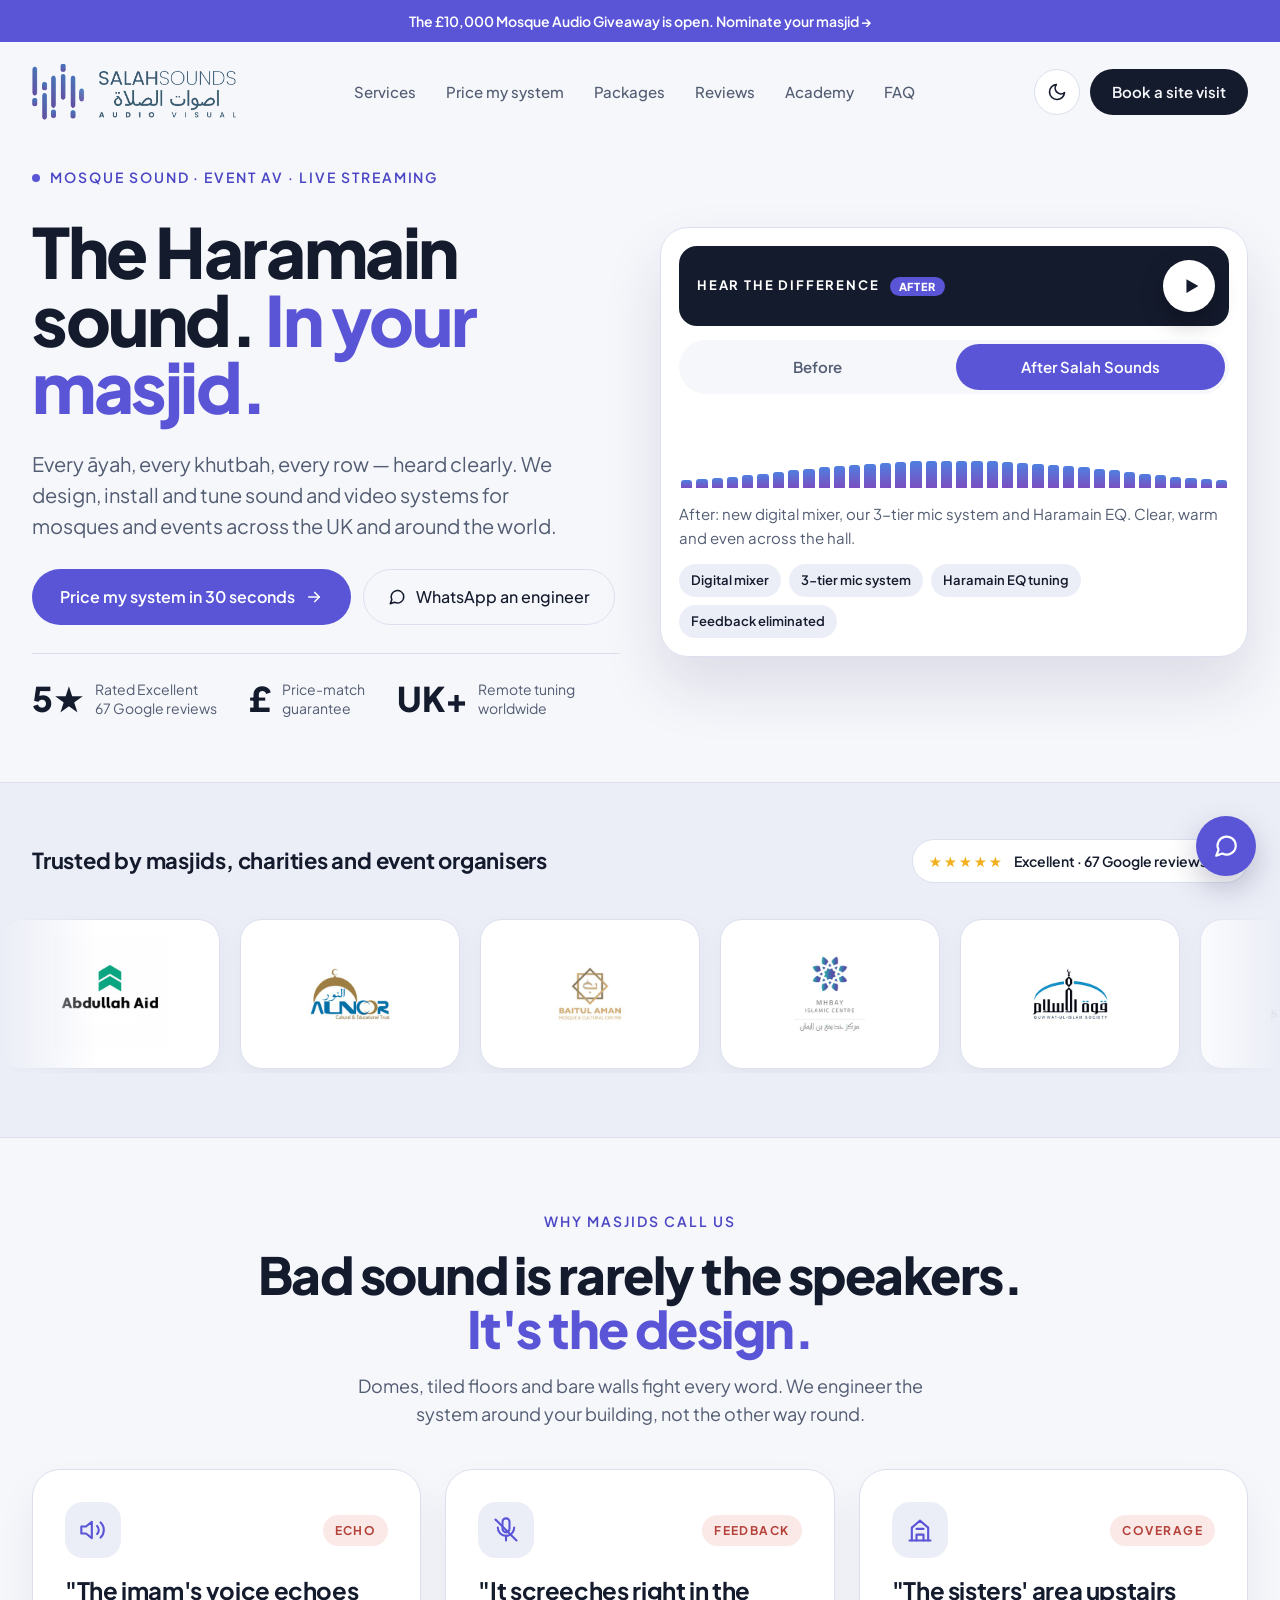
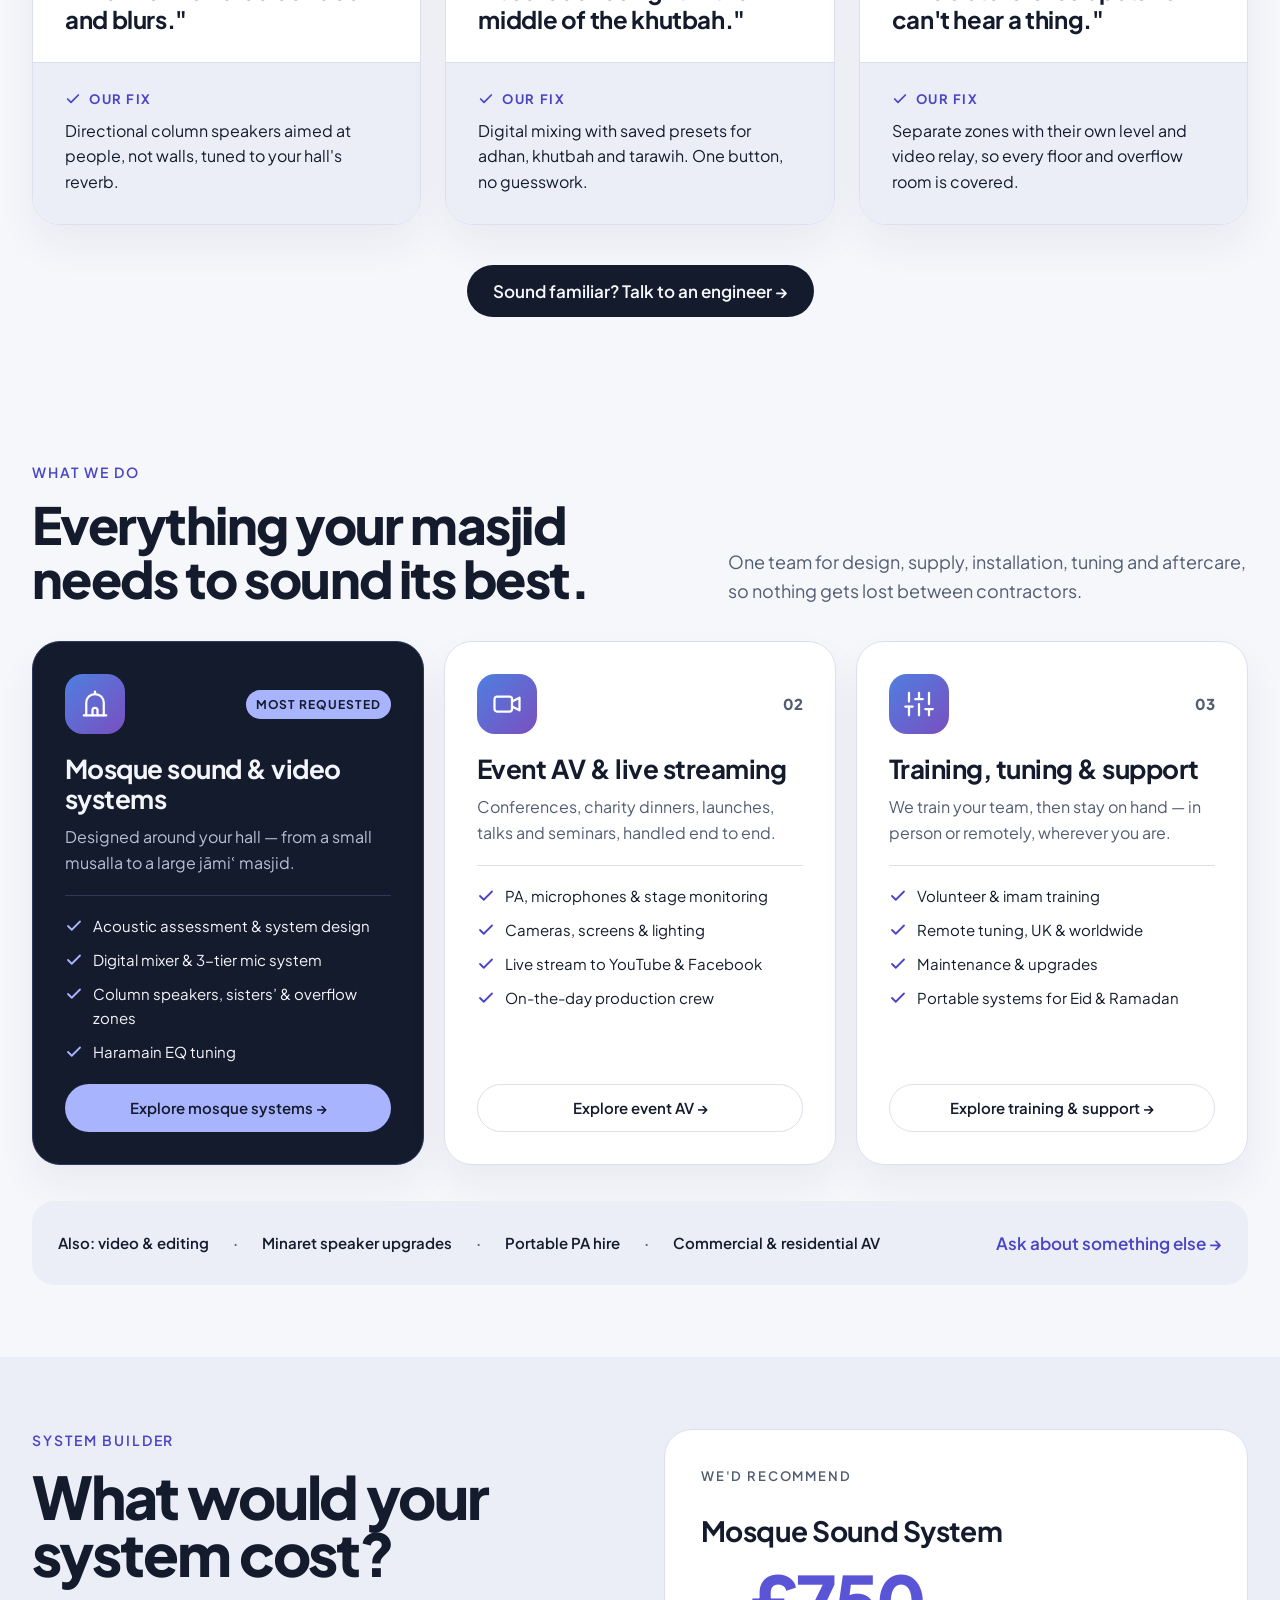
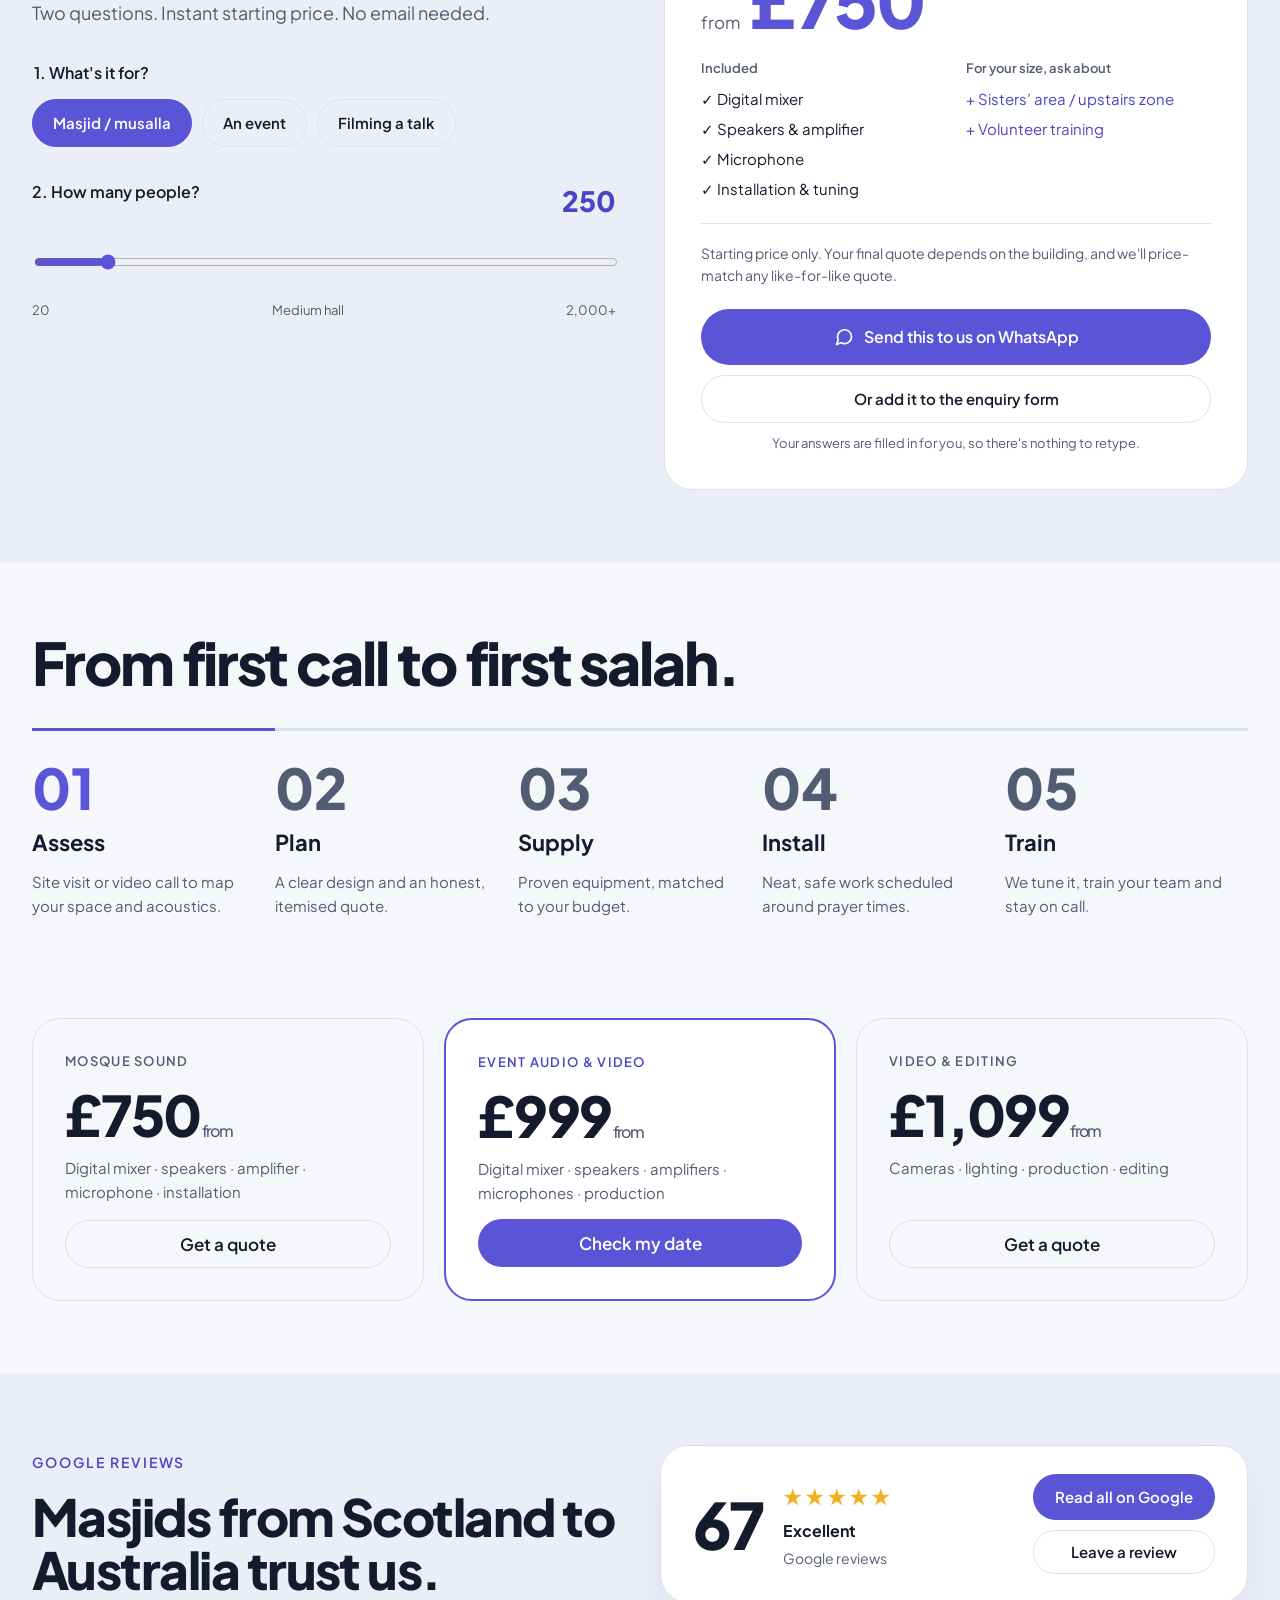
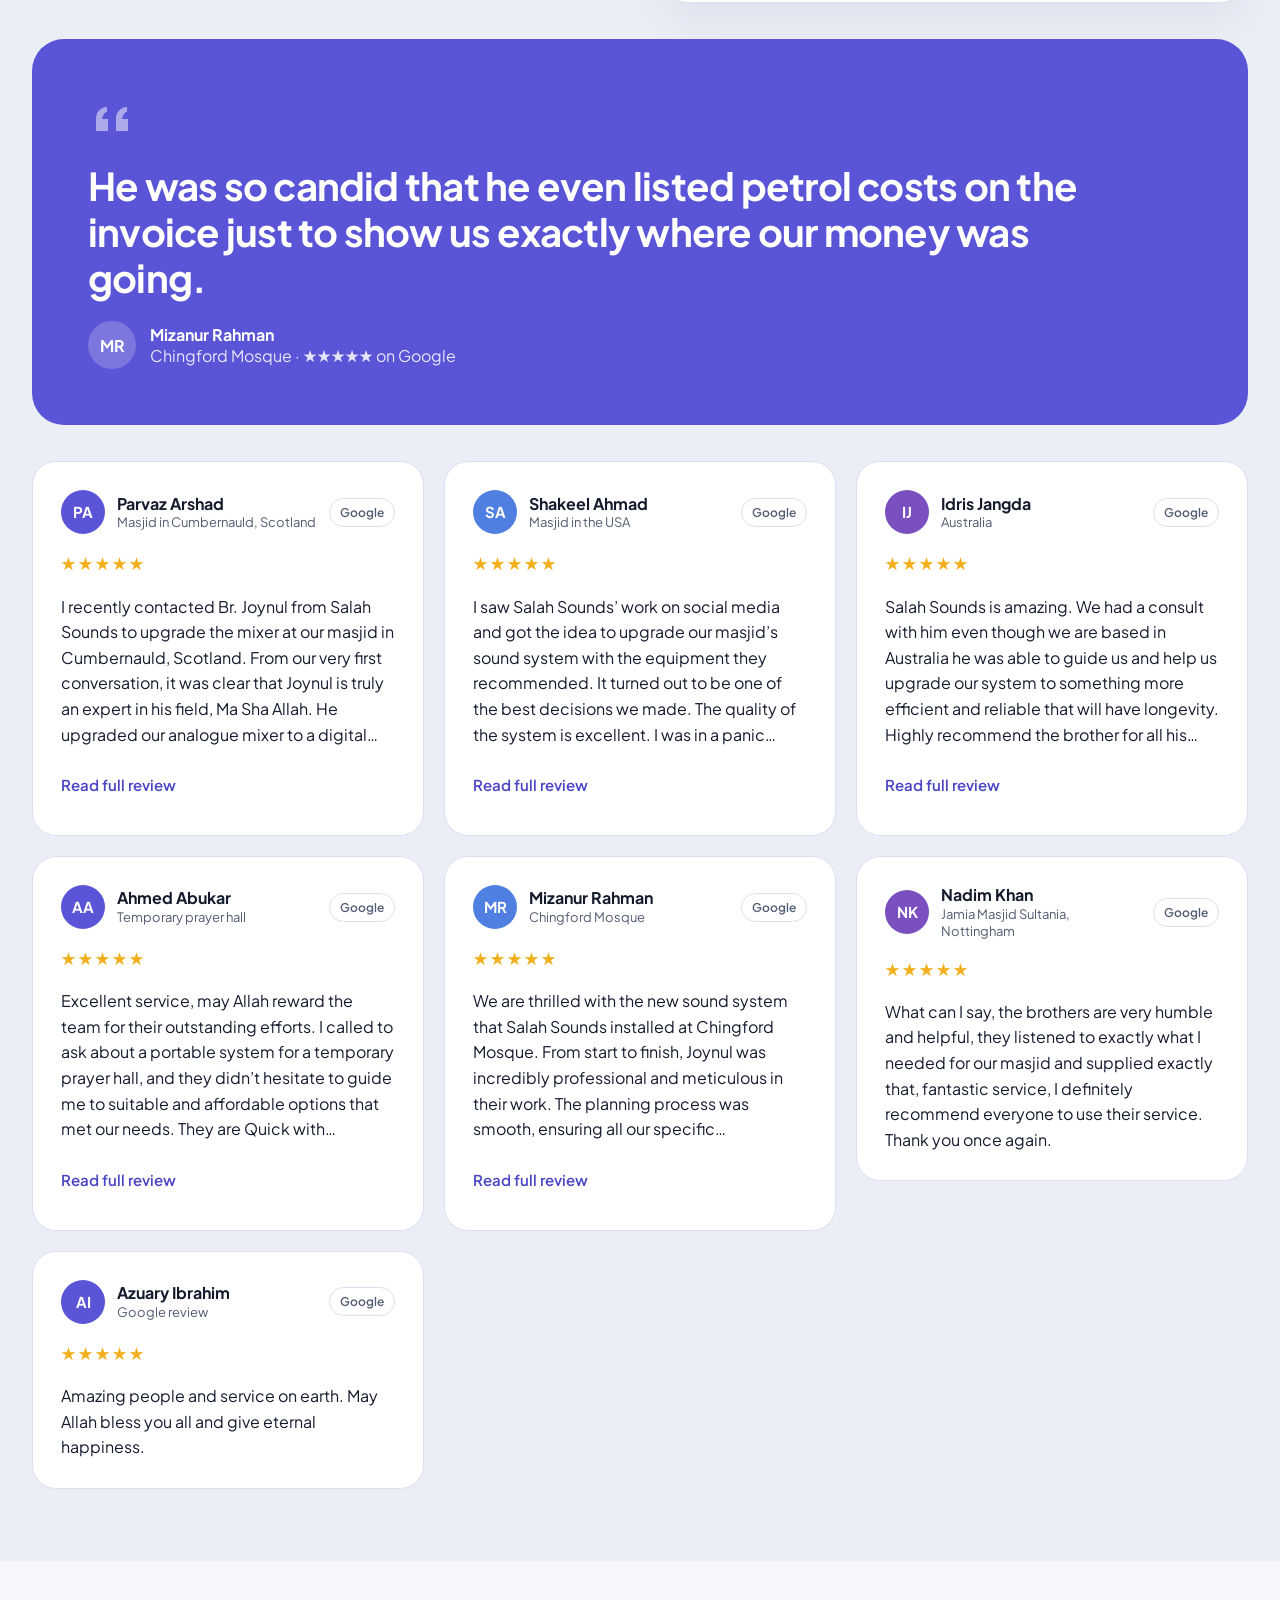
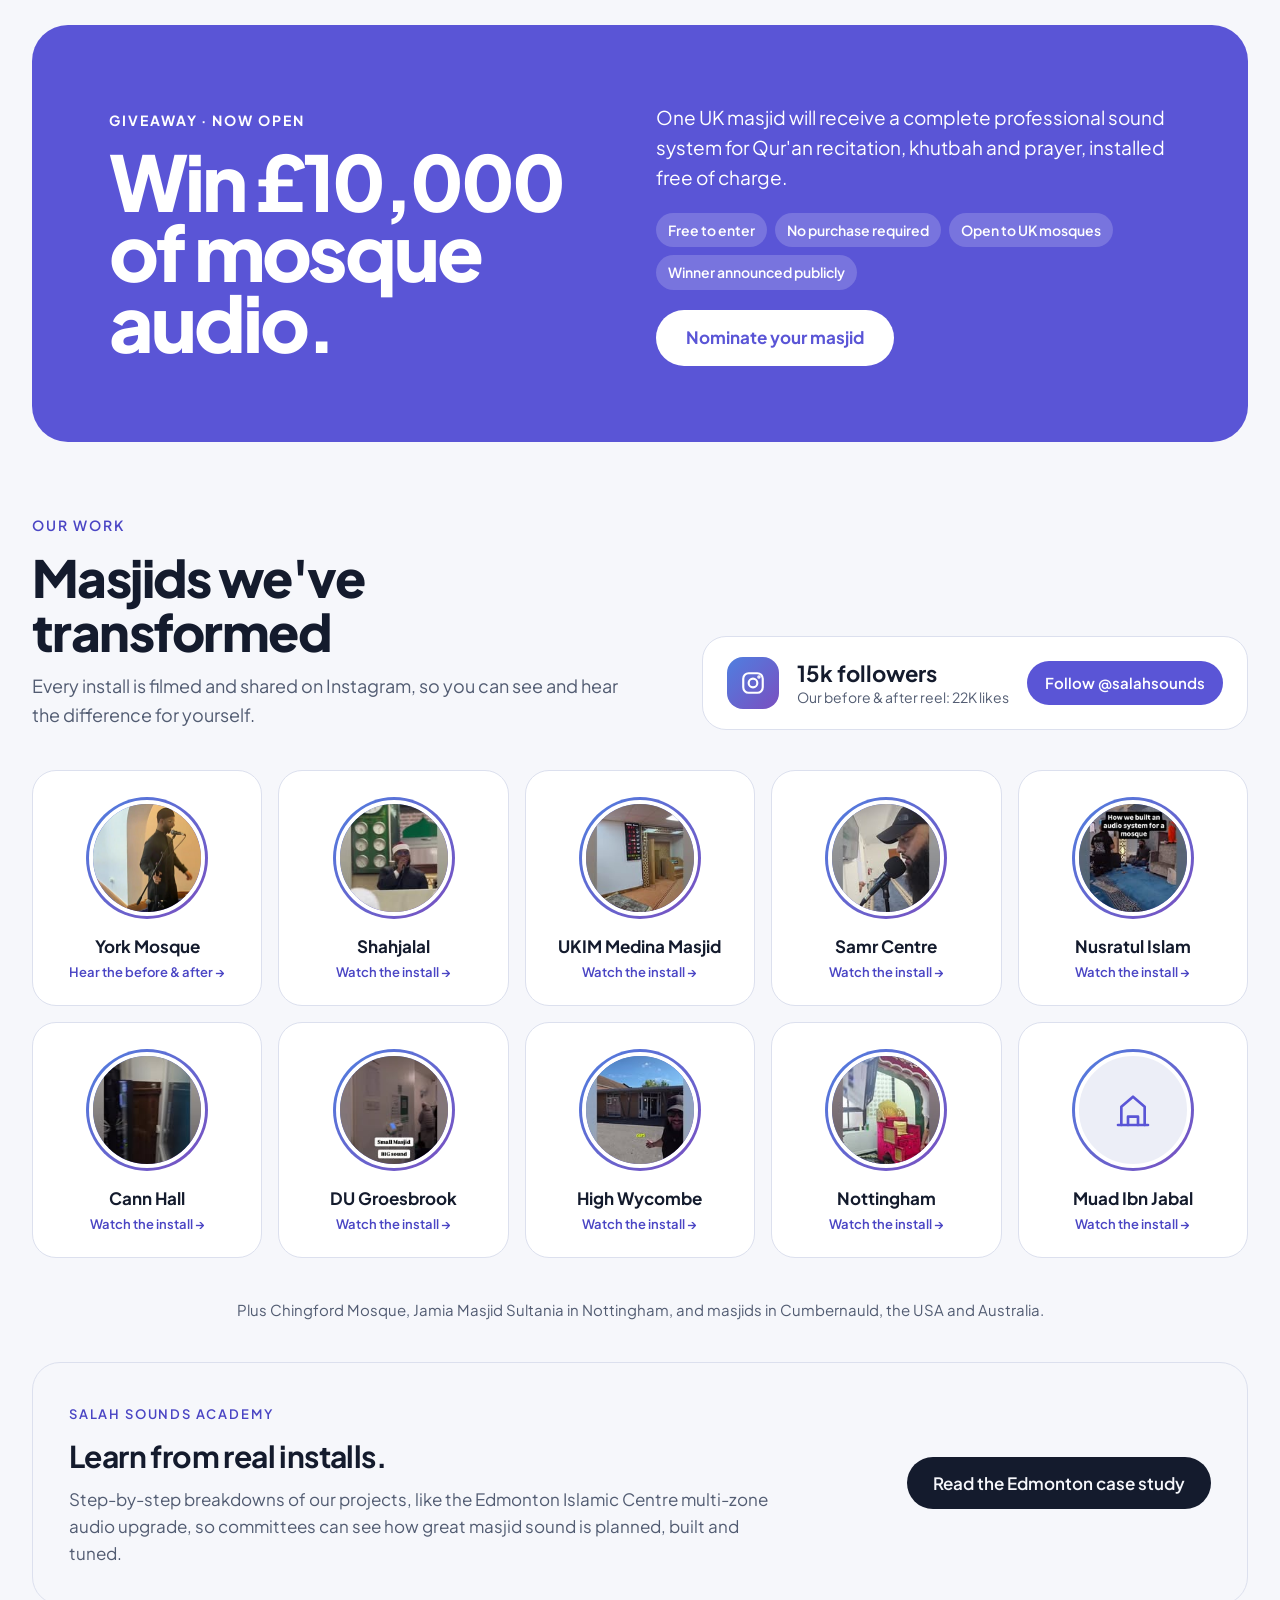
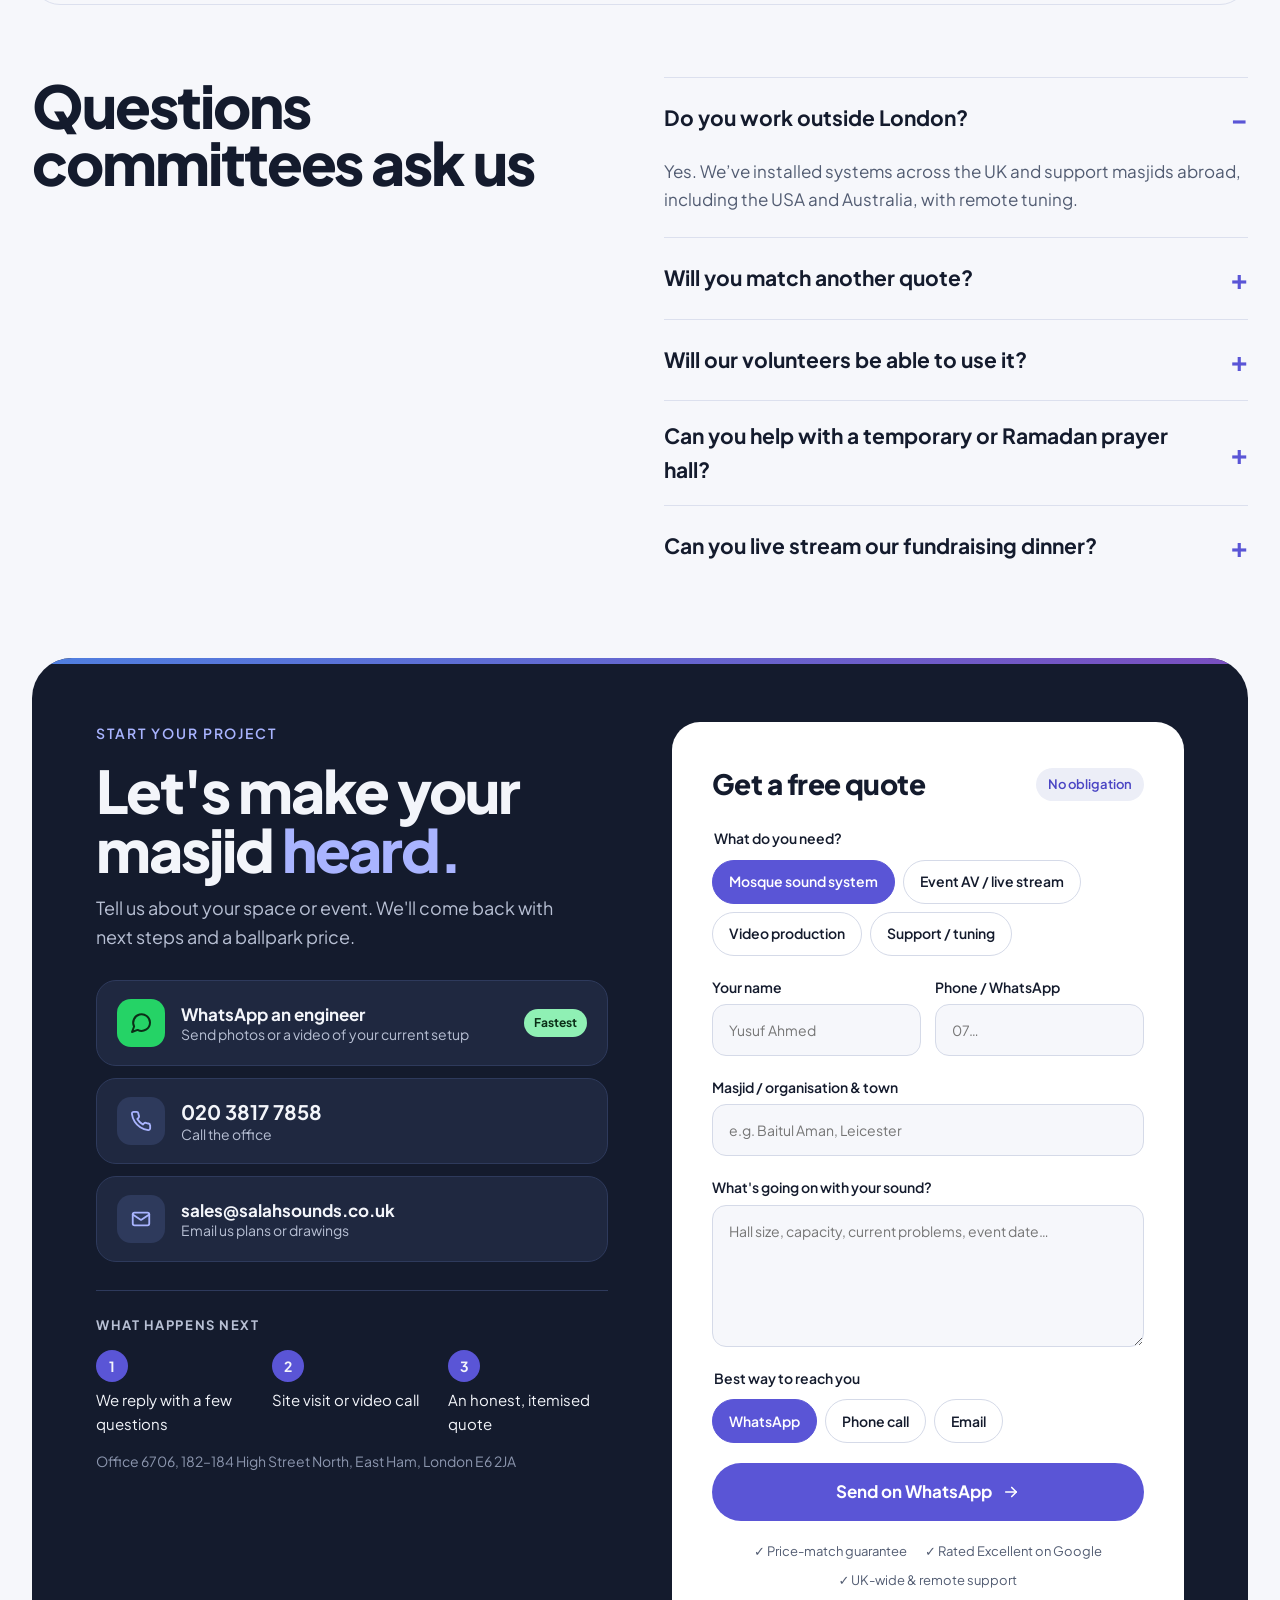
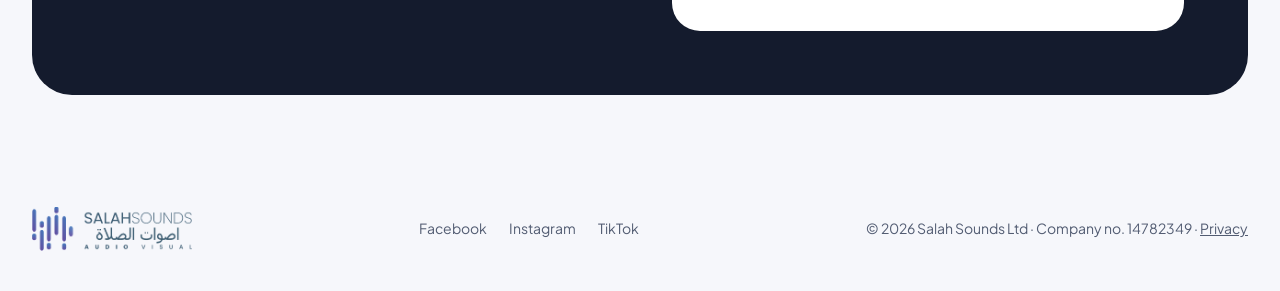
==== index.html @ 6247db8c "Version asset URLs so visitors always get the latest files Co-Authored-By: Claude Opus 5.5 <noreply@" ====
<!doctype html>
<html lang="en">
<head>
<meta charset="utf-8">
<meta name="viewport" content="width=device-width, initial-scale=1">
<title>Salah Sounds | Mosque Sound Systems, Event AV &amp; Live Streaming</title>
<meta name="description" content="Salah Sounds designs, installs and tunes Haramain-style sound systems for mosques across the UK and worldwide. Event AV, live streaming, training and remote support.">
<meta property="og:title" content="Salah Sounds | The Haramain sound. In your masjid.">
<meta property="og:description" content="Mosque sound systems, event AV and live streaming. Rated Excellent on Google.">
<meta property="og:image" content="img/salah-sounds-logo.png">
<link rel="icon" href="img/salah-sounds-logo.png">
<script>try{var d=localStorage.getItem('ss-theme');if(d?d==='dark':matchMedia('(prefers-color-scheme: dark)').matches){document.documentElement.style.background='#0B0F1E';document.documentElement.style.colorScheme='dark'}}catch(e){}</script>
<link rel="preconnect" href="https://fonts.googleapis.com">
<link href="https://fonts.googleapis.com/css2?family=Plus+Jakarta+Sans:wght@400;500;600;700;800&amp;family=Archivo:wght@400;500;600;800&amp;family=Outfit:wght@400;500;600;700;800&amp;family=Manrope:wght@400;500;600;700;800&amp;display=swap" rel="stylesheet">
<style>
body{margin:0}
*{box-sizing:border-box}
a{color:inherit}a:hover{opacity:.85}
.bar{transform-origin:bottom;animation-name:eq;animation-iteration-count:infinite;animation-direction:alternate;animation-timing-function:ease-in-out}
@keyframes eq{from{transform:scaleY(.3)}to{transform:scaleY(1)}}
.marq{display:flex;gap:64px;width:max-content;animation:marq 36s linear infinite}
@keyframes marq{to{transform:translateX(-50%)}}
.pulse{animation:pulse 2s ease-in-out infinite}
@keyframes pulse{0%,100%{opacity:1}50%{opacity:.35}}
input[type=range]{accent-color:#5A55D6}

@keyframes fadeUp{from{opacity:0;translate:0 24px}to{opacity:1;translate:0 0}}
@keyframes rise{from{opacity:0;translate:0 36px;scale:.98}to{opacity:1;translate:0 0;scale:1}}
@keyframes ring{0%{box-shadow:0 0 0 0 rgba(169,180,255,.7)}100%{box-shadow:0 0 0 16px rgba(169,180,255,0)}}
@keyframes slide{to{background-position:200% 0}}
.in1,.in2,.in3,.in4,.in5{animation:fadeUp .9s cubic-bezier(.2,.7,.2,1) both}

@keyframes logoIn{0%{opacity:0;scale:.86;filter:blur(8px)}60%{opacity:1;scale:1.02;filter:blur(0)}100%{opacity:1;scale:1}}
@keyframes splashOut{0%{opacity:1;translate:0 0}100%{opacity:0;translate:0 -40px;visibility:hidden}}
@keyframes load{from{transform:scaleX(0)}to{transform:scaleX(1)}}
@keyframes wave{0%,100%{transform:scaleY(.25)}50%{transform:scaleY(1)}}
.splash{position:fixed;inset:0;z-index:100;display:flex;flex-direction:column;align-items:center;justify-content:center;gap:28px;animation:splashOut .8s cubic-bezier(.7,0,.3,1) 2.1s forwards;pointer-events:none}
.splash img{width:min(340px,70vw);height:auto;animation:logoIn 1.1s cubic-bezier(.2,.7,.2,1) both}
.splash .wv{display:flex;align-items:center;gap:5px;height:34px}
.splash .wv span{width:4px;height:34px;border-radius:3px;background:linear-gradient(180deg,#4F7FE0,#7A4FC0);animation:wave 1s ease-in-out infinite;transform-origin:center}
.splash .ld{width:160px;height:3px;border-radius:3px;background:#DCE0EE;overflow:hidden}
.splash .ld i{display:block;height:100%;background:linear-gradient(90deg,#4F7FE0,#7A4FC0);transform-origin:left;animation:load 1.9s ease-out .2s both}
.in1{animation-delay:2.4s}.in2{animation-delay:2.52s}.in3{animation-delay:2.64s}.in4{animation-delay:2.76s}.in5{animation-delay:2.9s}

@supports (animation-timeline: view()){
section h2,article,figure,ol>li,#work a,#estimate form,#estimate>div>div,.rv{animation:rise linear both;animation-timeline:view();animation-range:entry 0% cover 25%}
}
article,figure,#work a{transition:transform .35s cubic-bezier(.2,.7,.2,1),box-shadow .35s}
article:hover,figure:hover,#work a:hover{transform:translateY(-6px);box-shadow:0 28px 56px rgba(30,35,80,.14)}
a[style*="border-radius: 999px"],button{transition:transform .2s ease,filter .2s ease,background-color .2s}
a[style*="border-radius: 999px"]:hover,button:hover{transform:translateY(-2px);filter:brightness(1.06)}
.playbtn{animation:ring 1.8s ease-out infinite}
.stripe{background-size:200% 100%!important;animation:slide 6s linear infinite}
#work a img{transition:transform .5s}
#work a:hover img{transform:scale(1.06) rotate(-2deg)}
@media (prefers-reduced-motion: reduce){.splash{display:none!important}.bar,.marq,.pulse,.playbtn,.stripe,.in1,.in2,.in3,.in4,.in5,section h2,article,figure,ol>li,#work a,.rv{animation:none!important;transition:none!important}}
</style>
</head>
<body>
<div id="app"></div>
<noscript>Please enable JavaScript to view this site, or call us on 020 3817 7858.</noscript>
<script type="module" src="js/app.js?v=1794506577"></script>
</body>
</html>
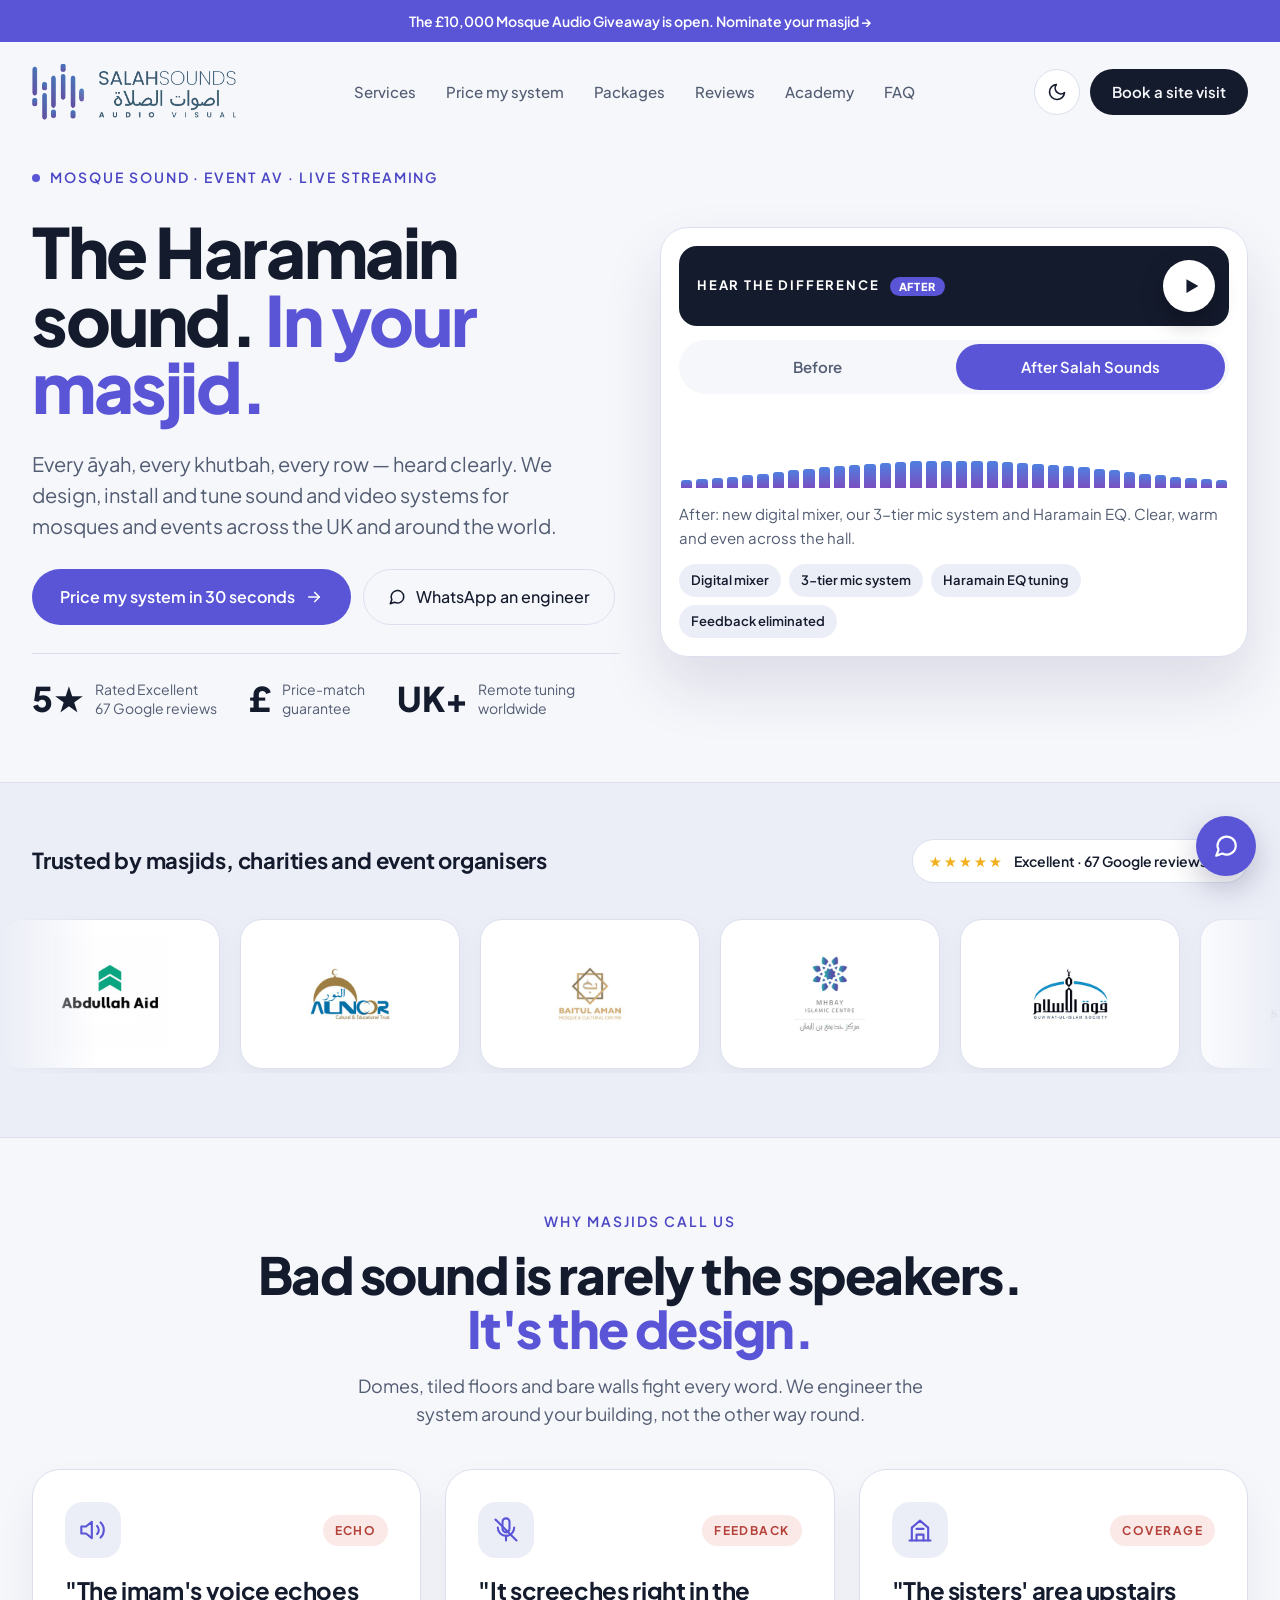
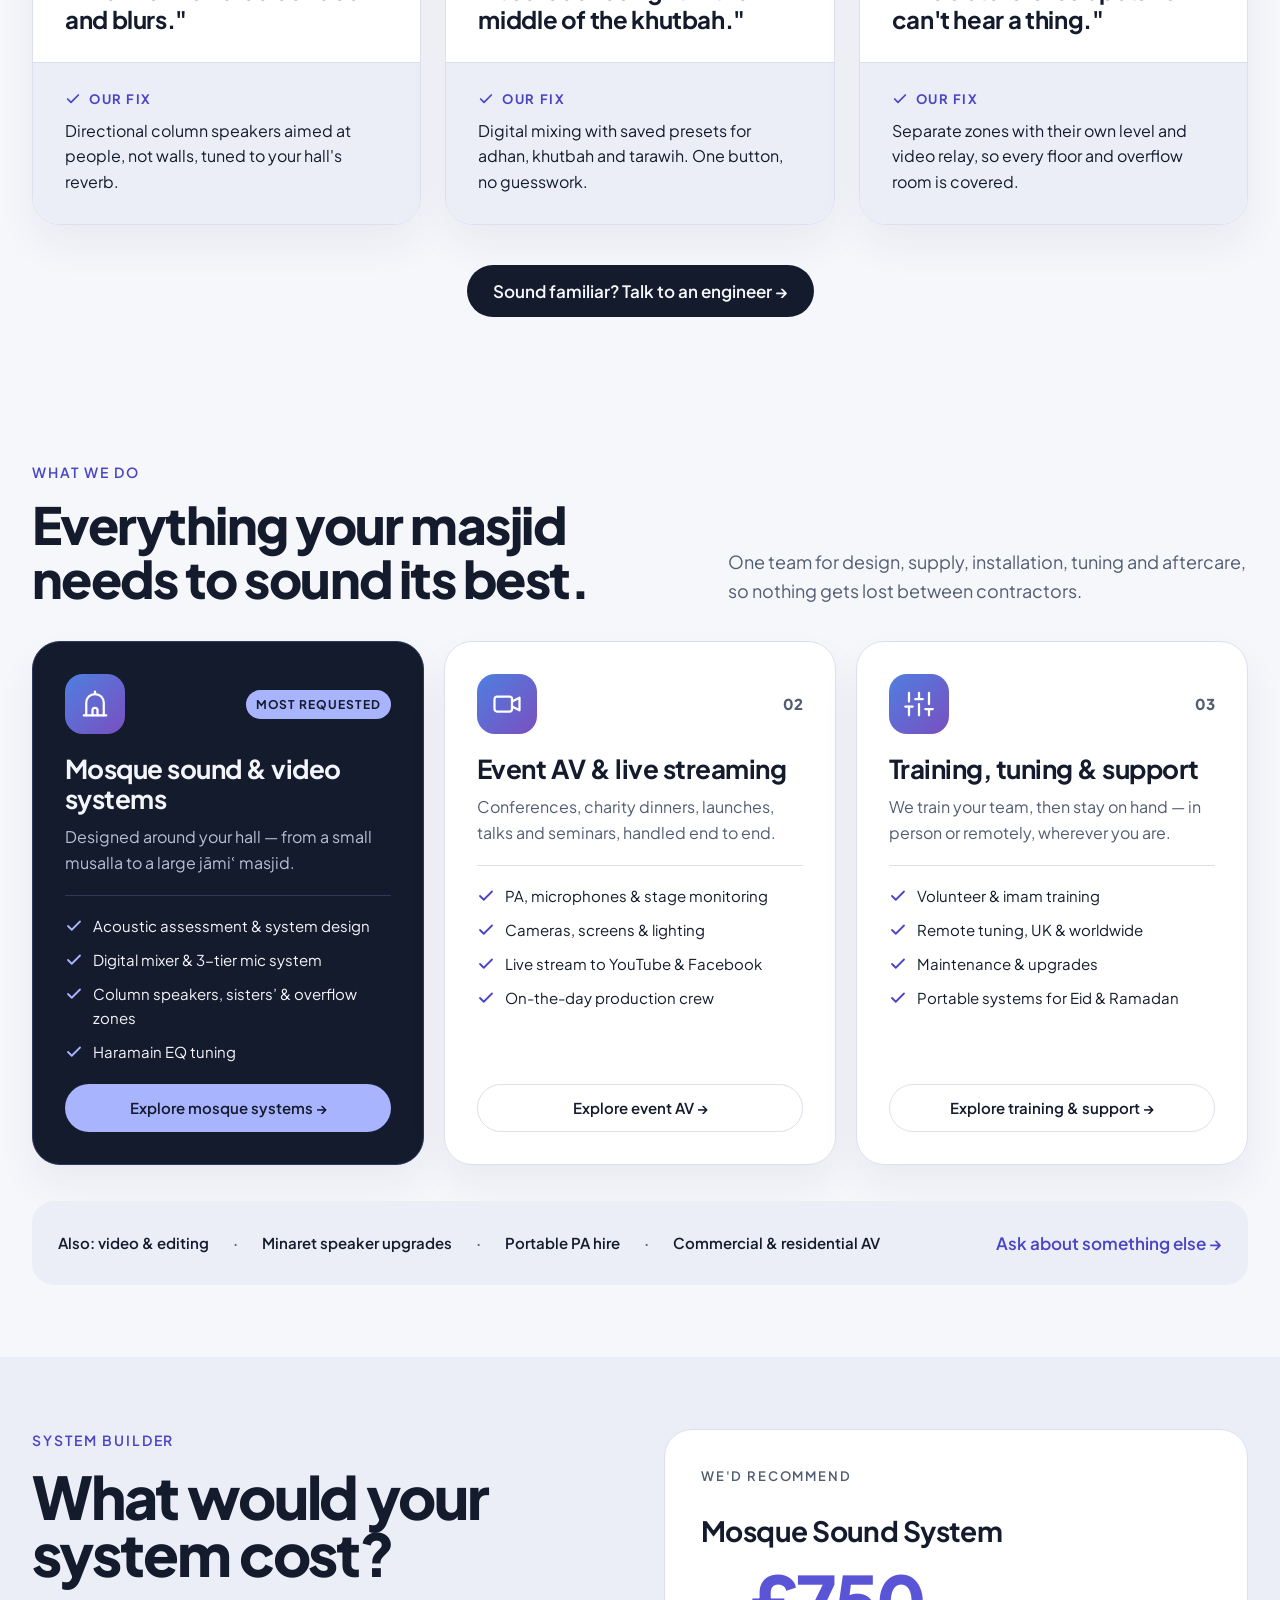
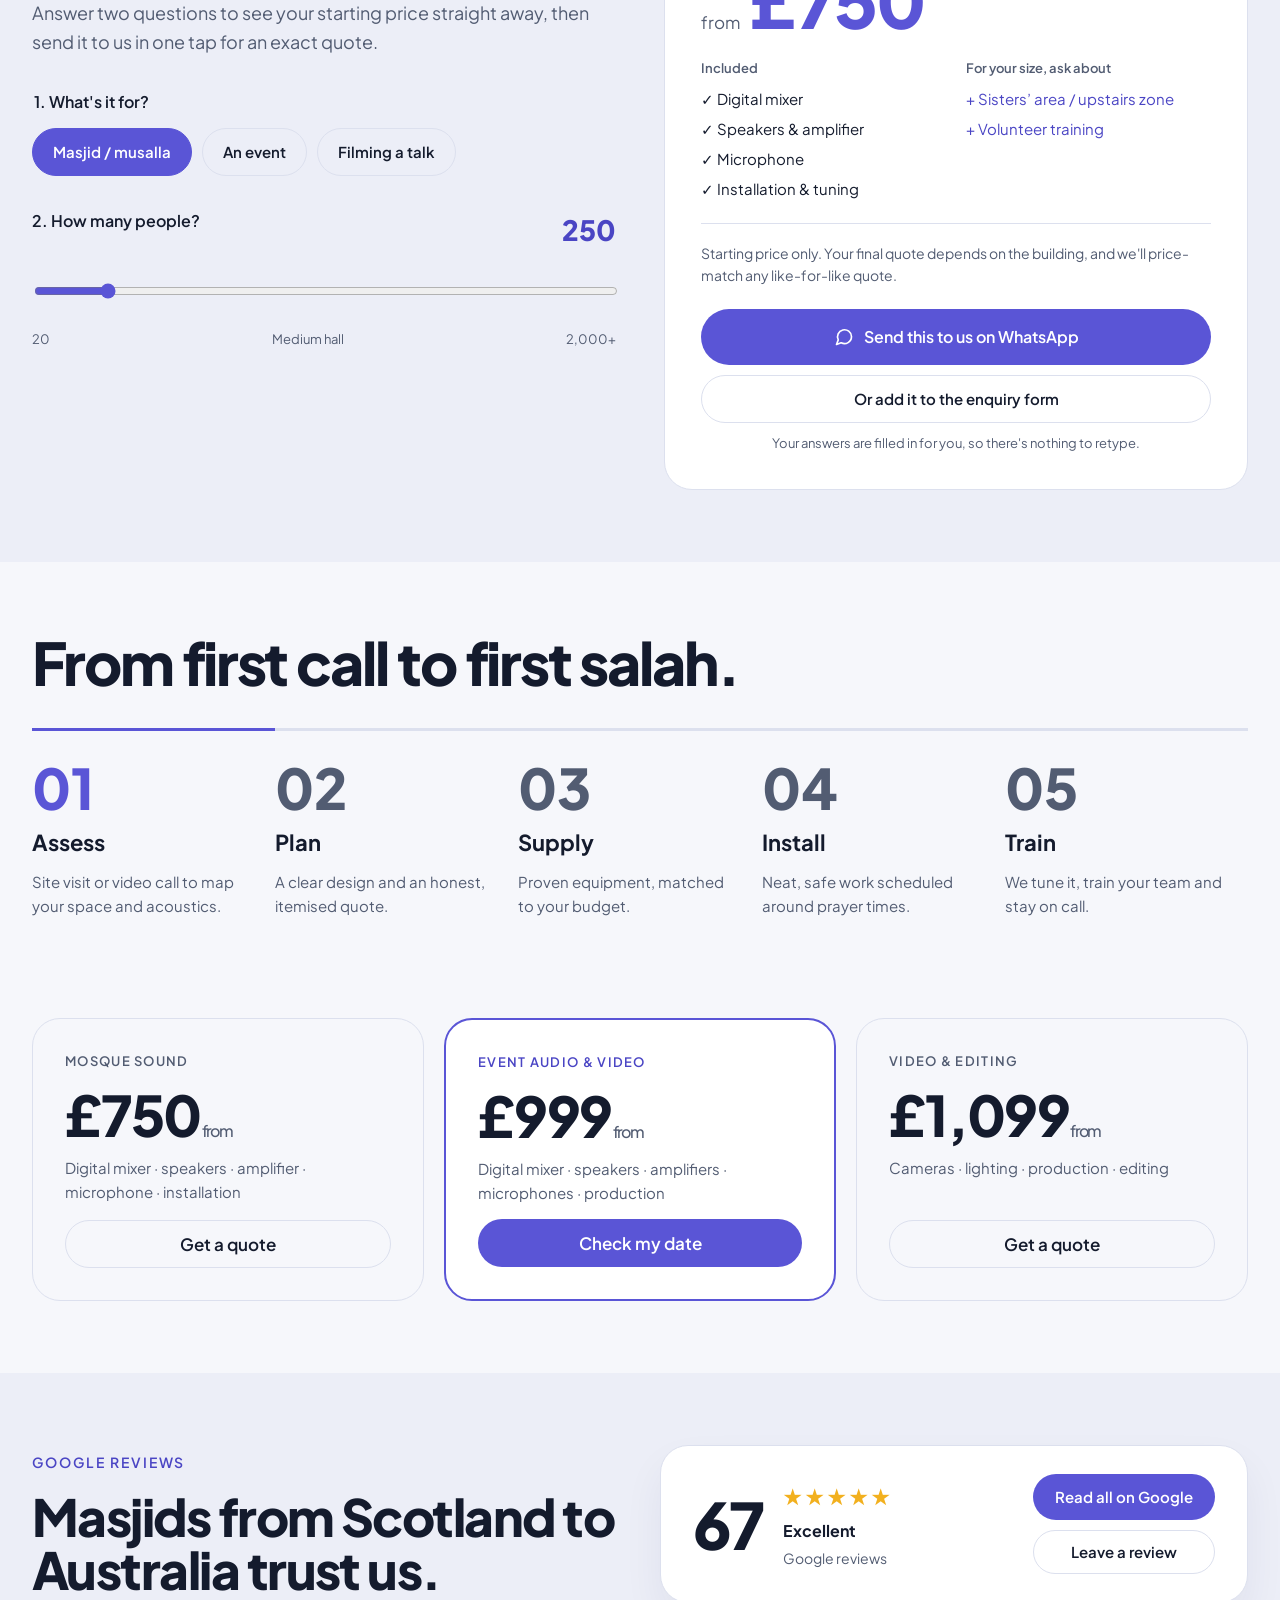
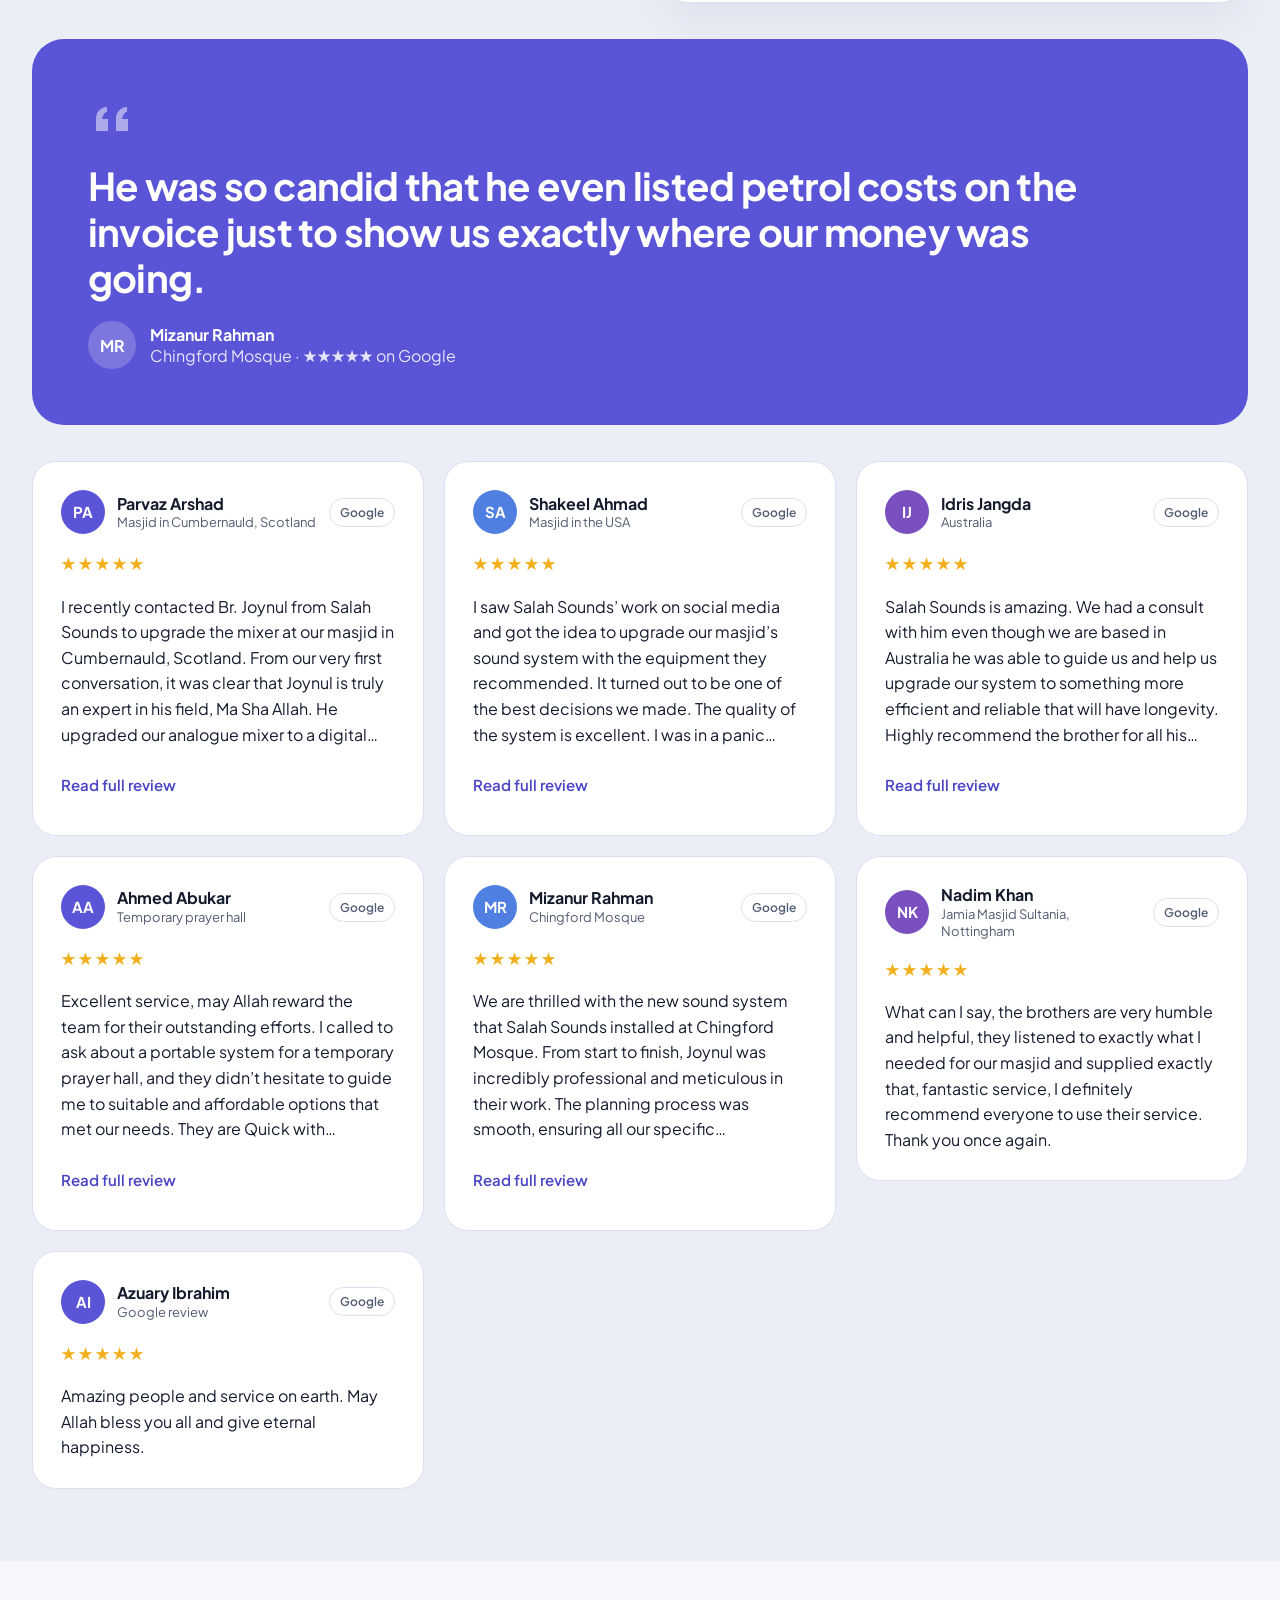
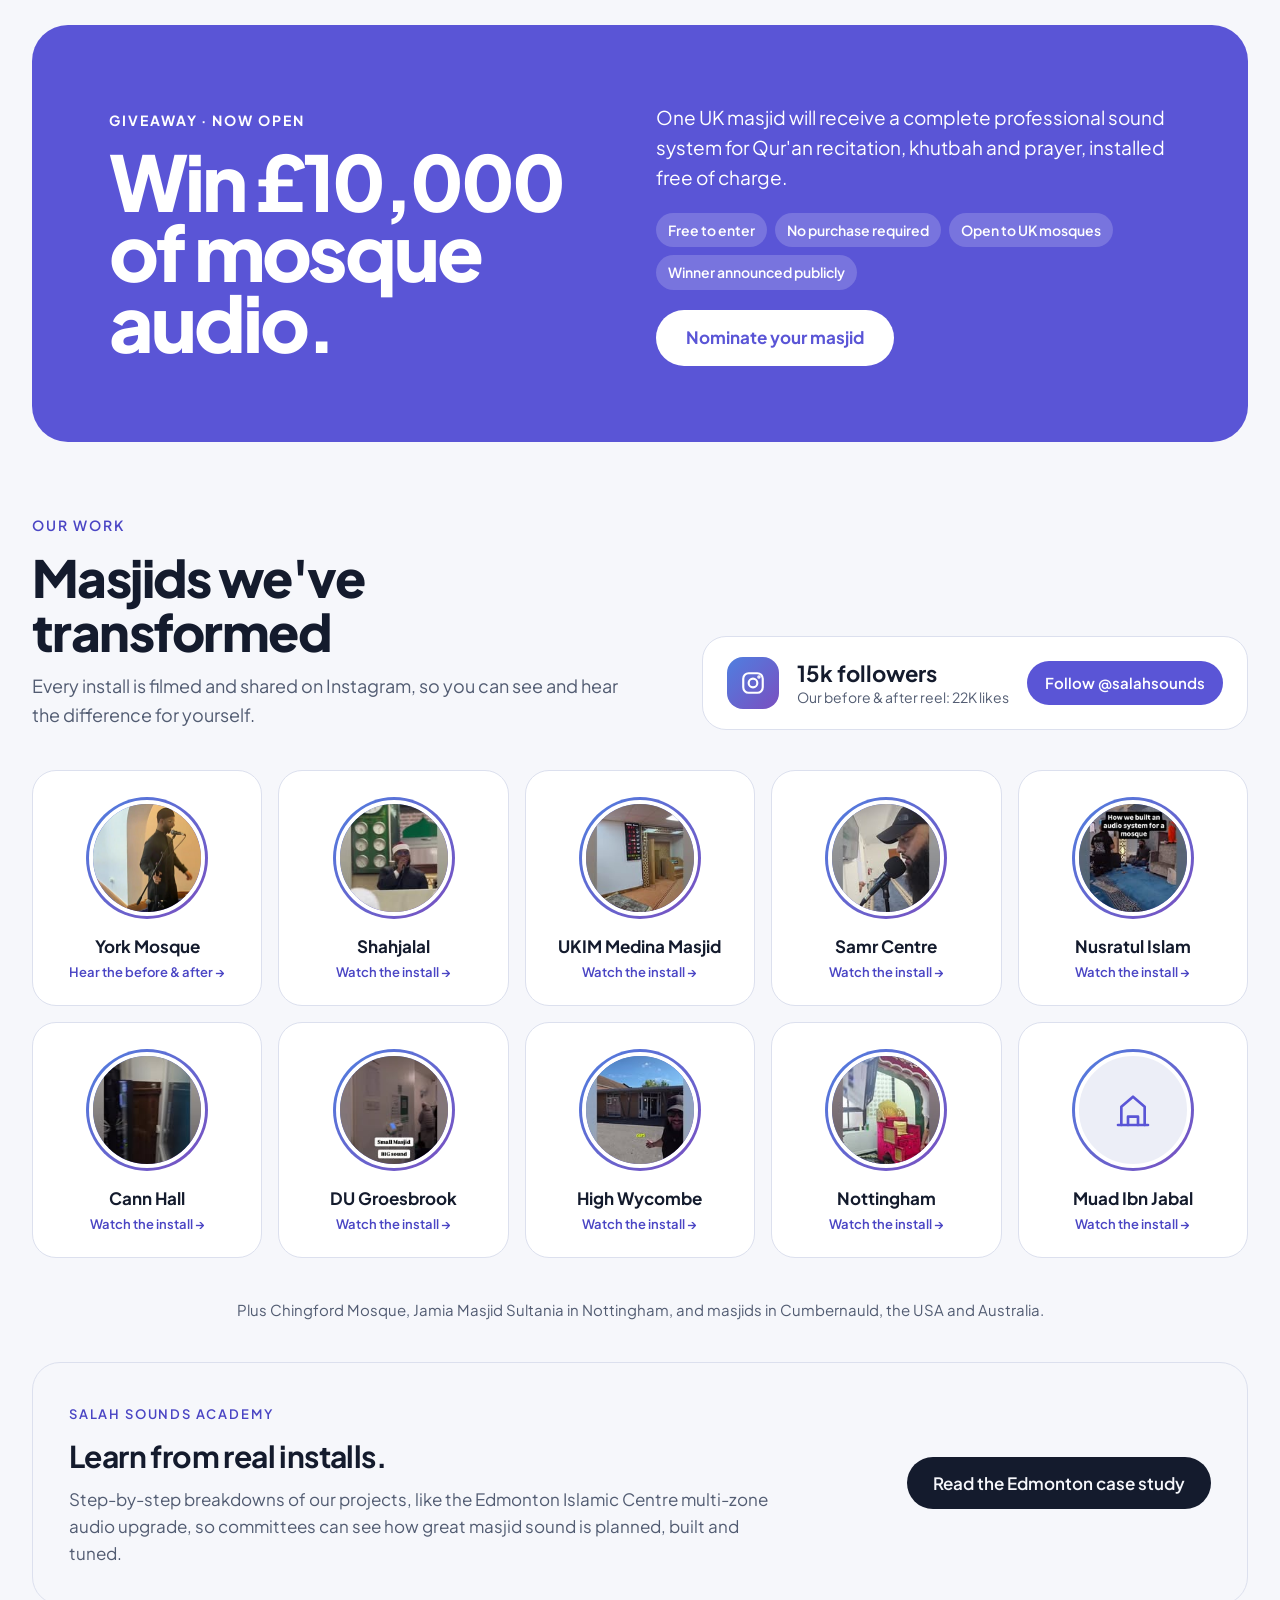
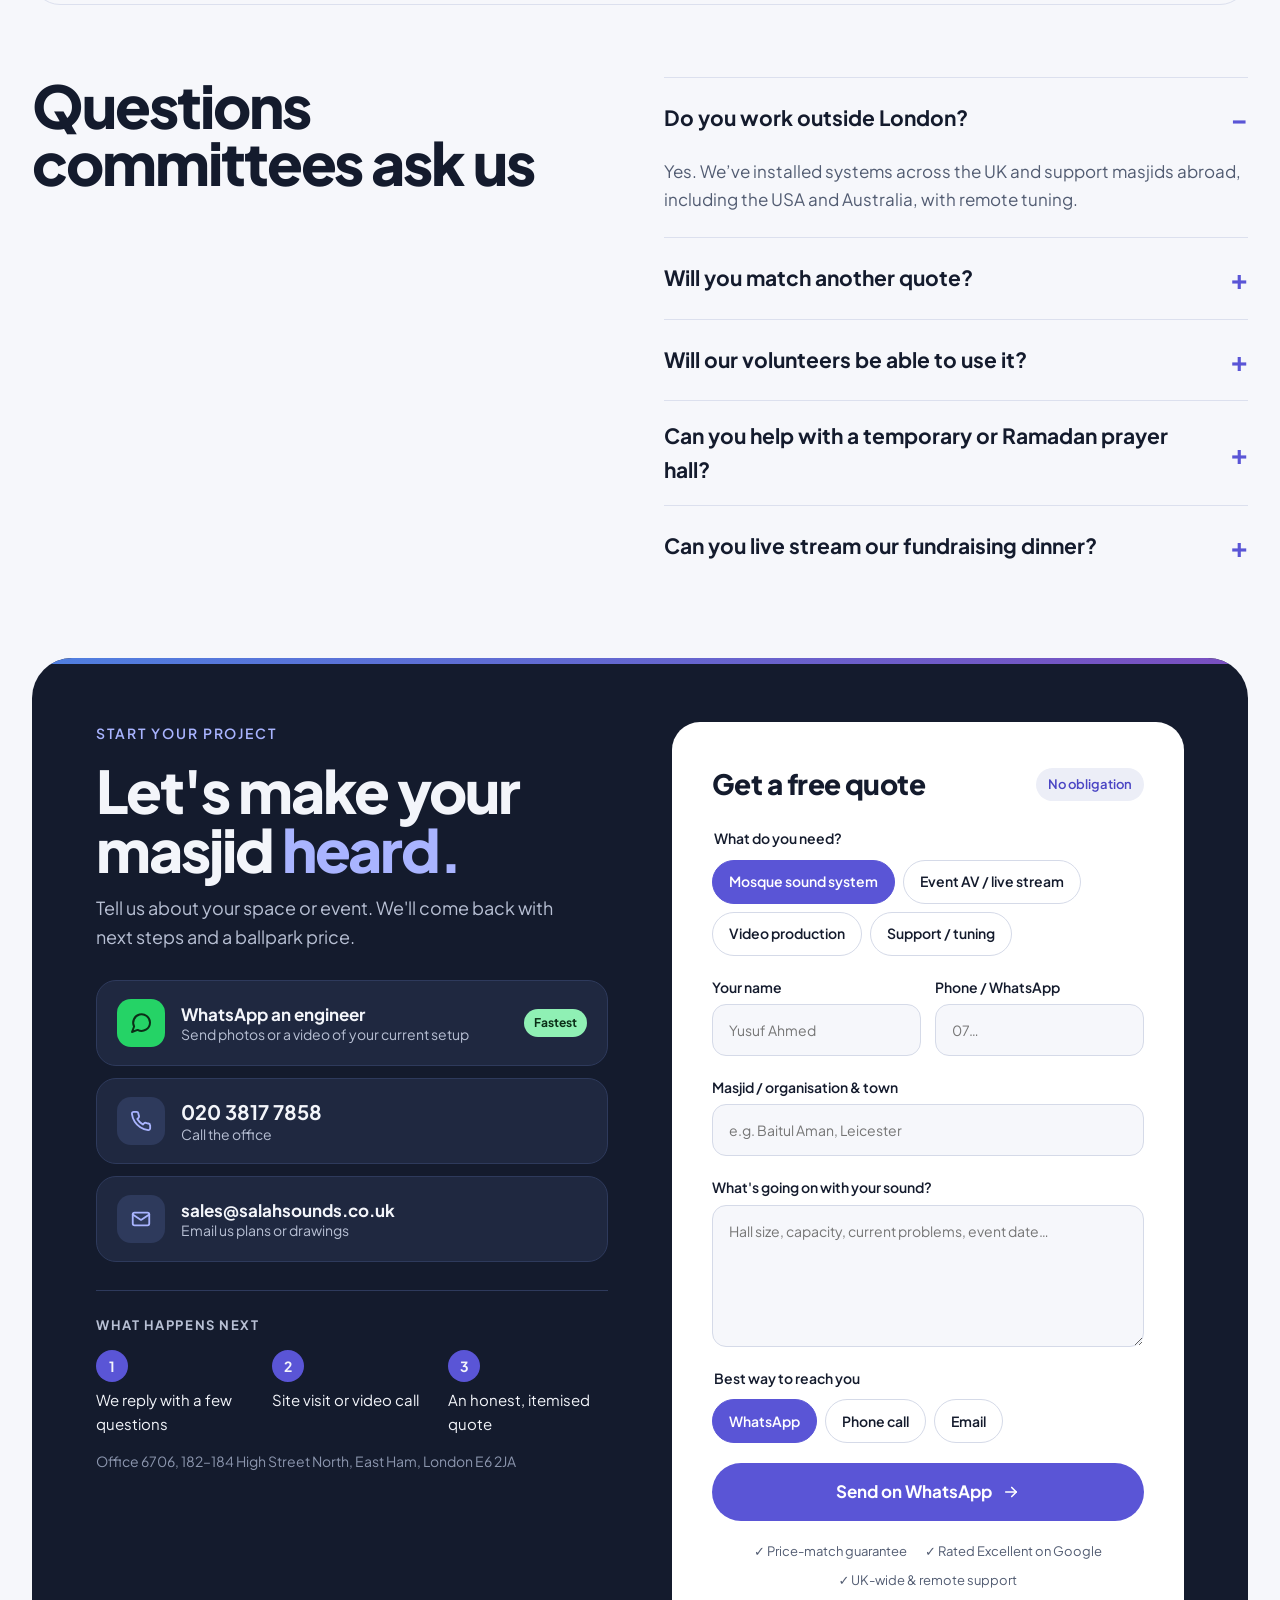
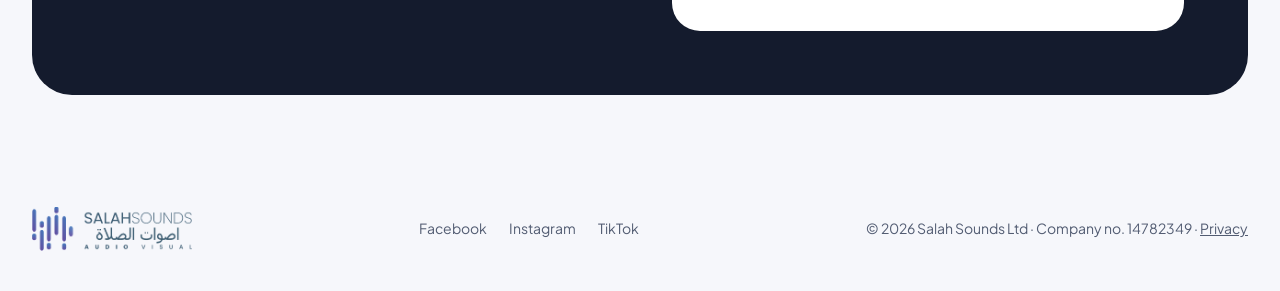
==== commit 41c53d64: "Reword price tool intro to match the WhatsApp step Co-Authored-By: Claude Opus 5.5 <noreply@anthropi" ====
--- a/index.html
+++ b/index.html
@@ -53,12 +53,28 @@
 .stripe{background-size:200% 100%!important;animation:slide 6s linear infinite}
 #work a img{transition:transform .5s}
 #work a:hover img{transform:scale(1.06) rotate(-2deg)}
+
+.bar-short{display:none}.nav-book{display:none}
+@media (max-width: 760px){
+.bar-long{display:none}.bar-short{display:inline}
+.hdr{padding:12px 18px!important;flex-wrap:nowrap!important;gap:10px!important}
+.hdr-logo{height:40px!important}
+.hdr-book{display:none!important}
+.hdr-burger{display:flex!important}
+#main-nav{display:none!important}
+#main-nav.open{display:flex!important;position:absolute;left:12px;right:12px;top:calc(100% - 4px);flex-direction:column;gap:2px!important;background:var(--surf);border:1px solid var(--ln);border-radius:22px;padding:10px;z-index:50;box-shadow:0 24px 48px rgba(10,15,40,.18);font-size:17px!important;animation:fadeUp .25s ease both}
+#main-nav.open a{padding:13px 14px;border-radius:14px}
+#main-nav.open .nav-book{display:block;margin-top:6px;padding:15px 14px}
+#top{padding-top:8px!important}
+.sep{display:none}
+.cta-fam{padding:14px 22px!important;text-align:center;justify-content:center;line-height:1.3}
+}
 @media (prefers-reduced-motion: reduce){.splash{display:none!important}.bar,.marq,.pulse,.playbtn,.stripe,.in1,.in2,.in3,.in4,.in5,section h2,article,figure,ol>li,#work a,.rv{animation:none!important;transition:none!important}}
 </style>
 </head>
 <body>
 <div id="app"></div>
 <noscript>Please enable JavaScript to view this site, or call us on 020 3817 7858.</noscript>
-<script type="module" src="js/app.js?v=1794506577"></script>
+<script type="module" src="js/app.js?v=1794506848"></script>
 </body>
 </html>
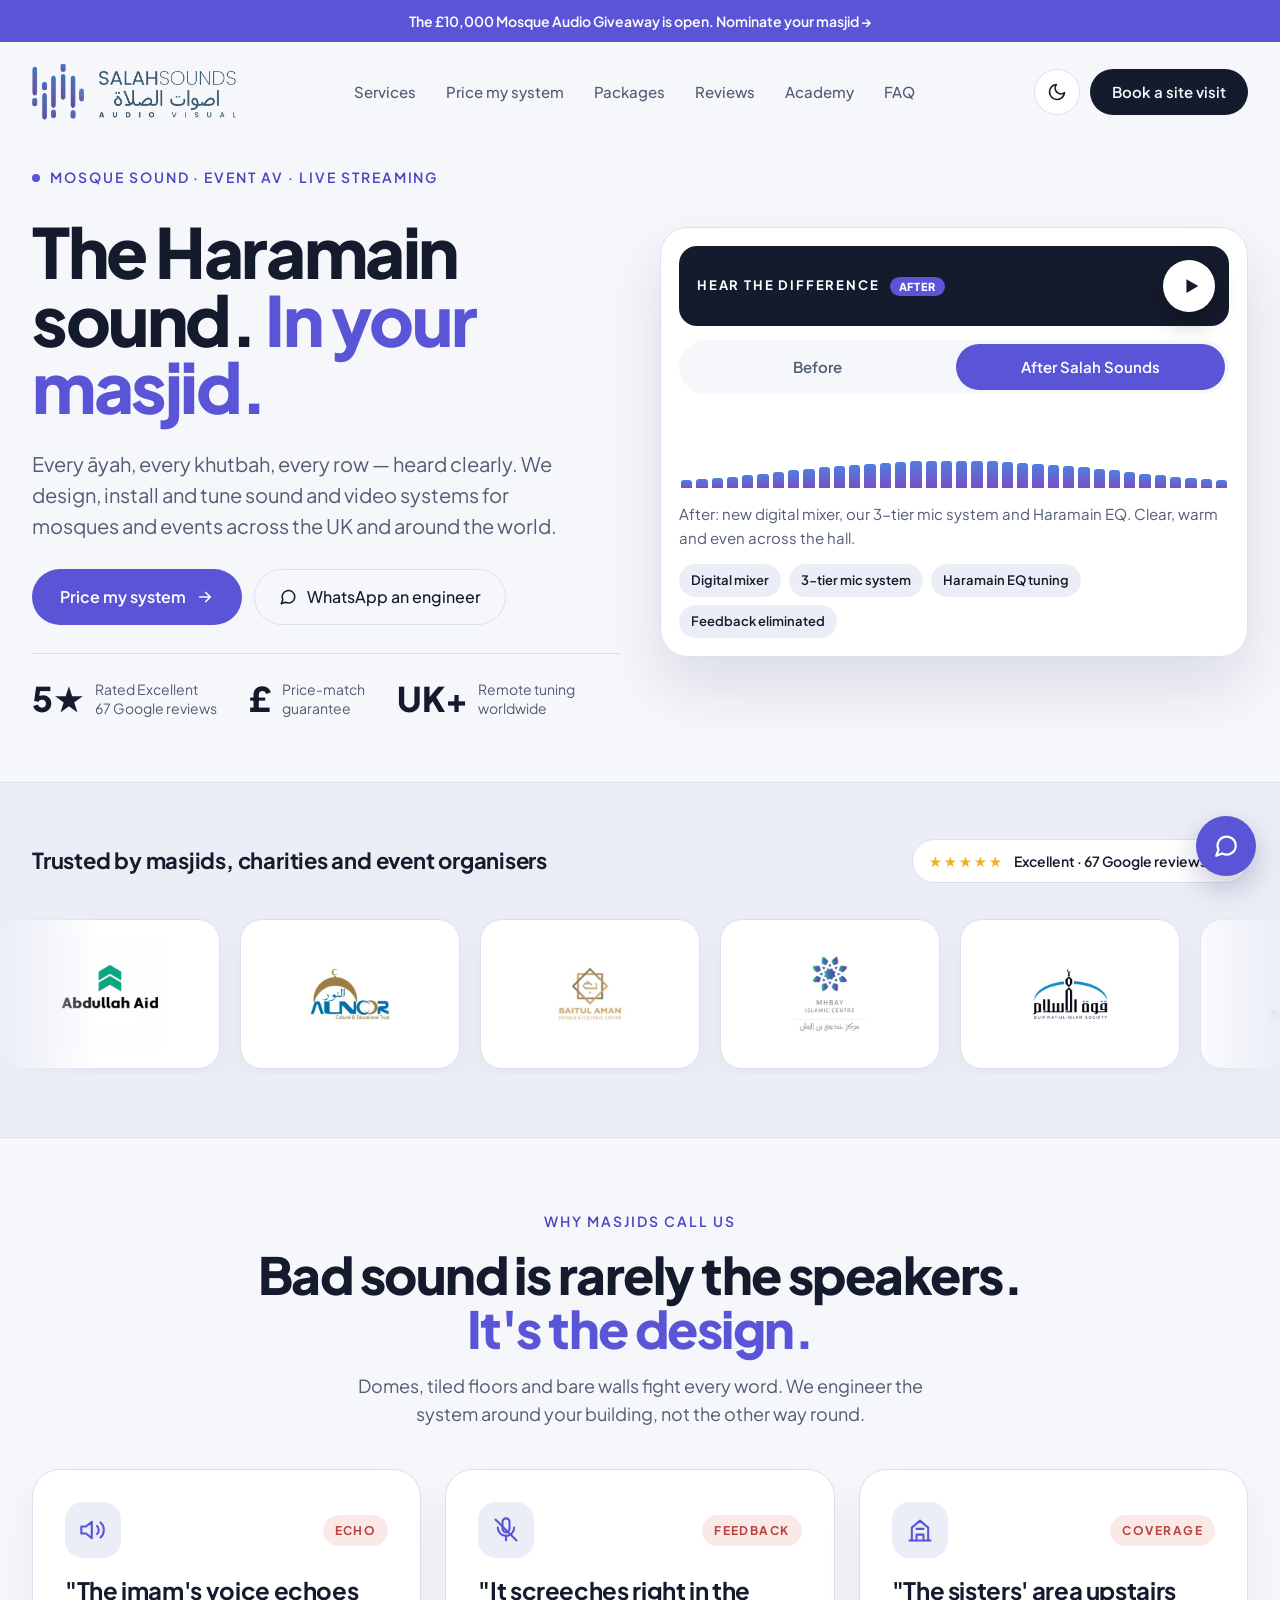
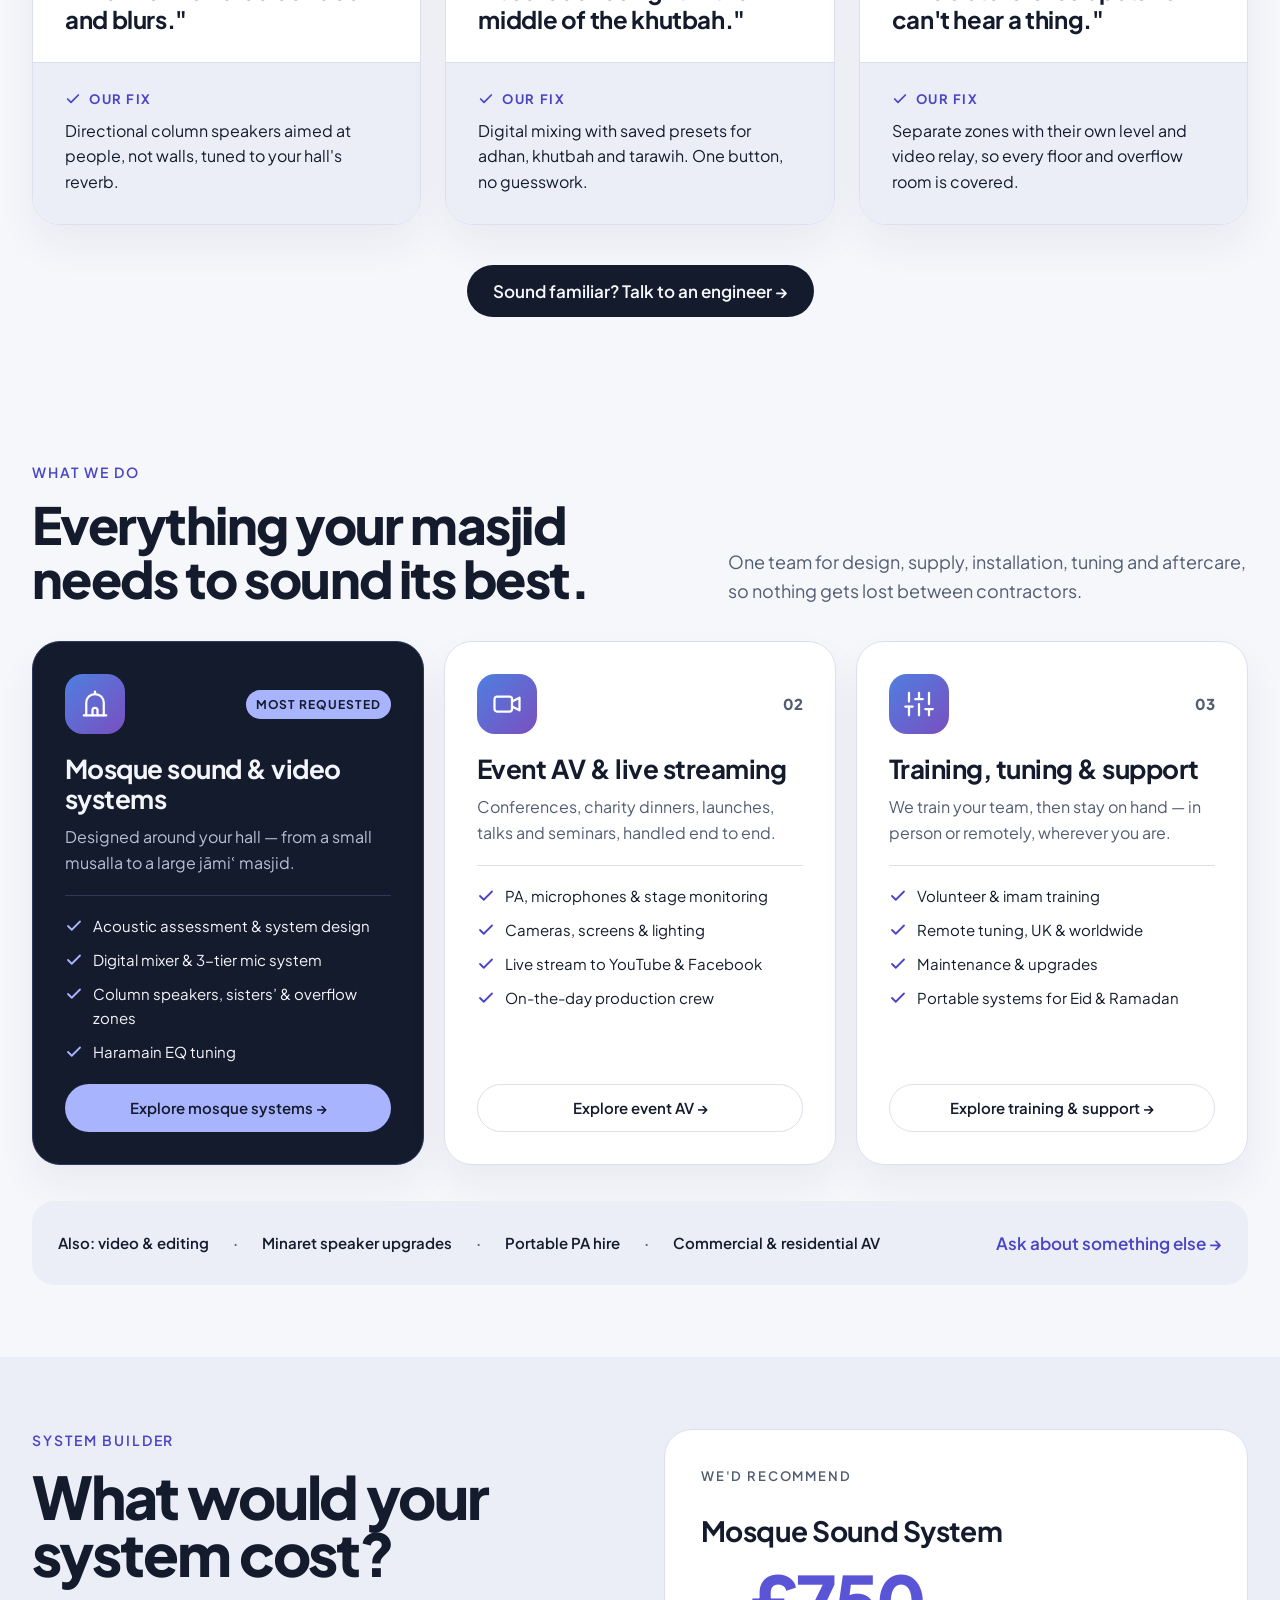
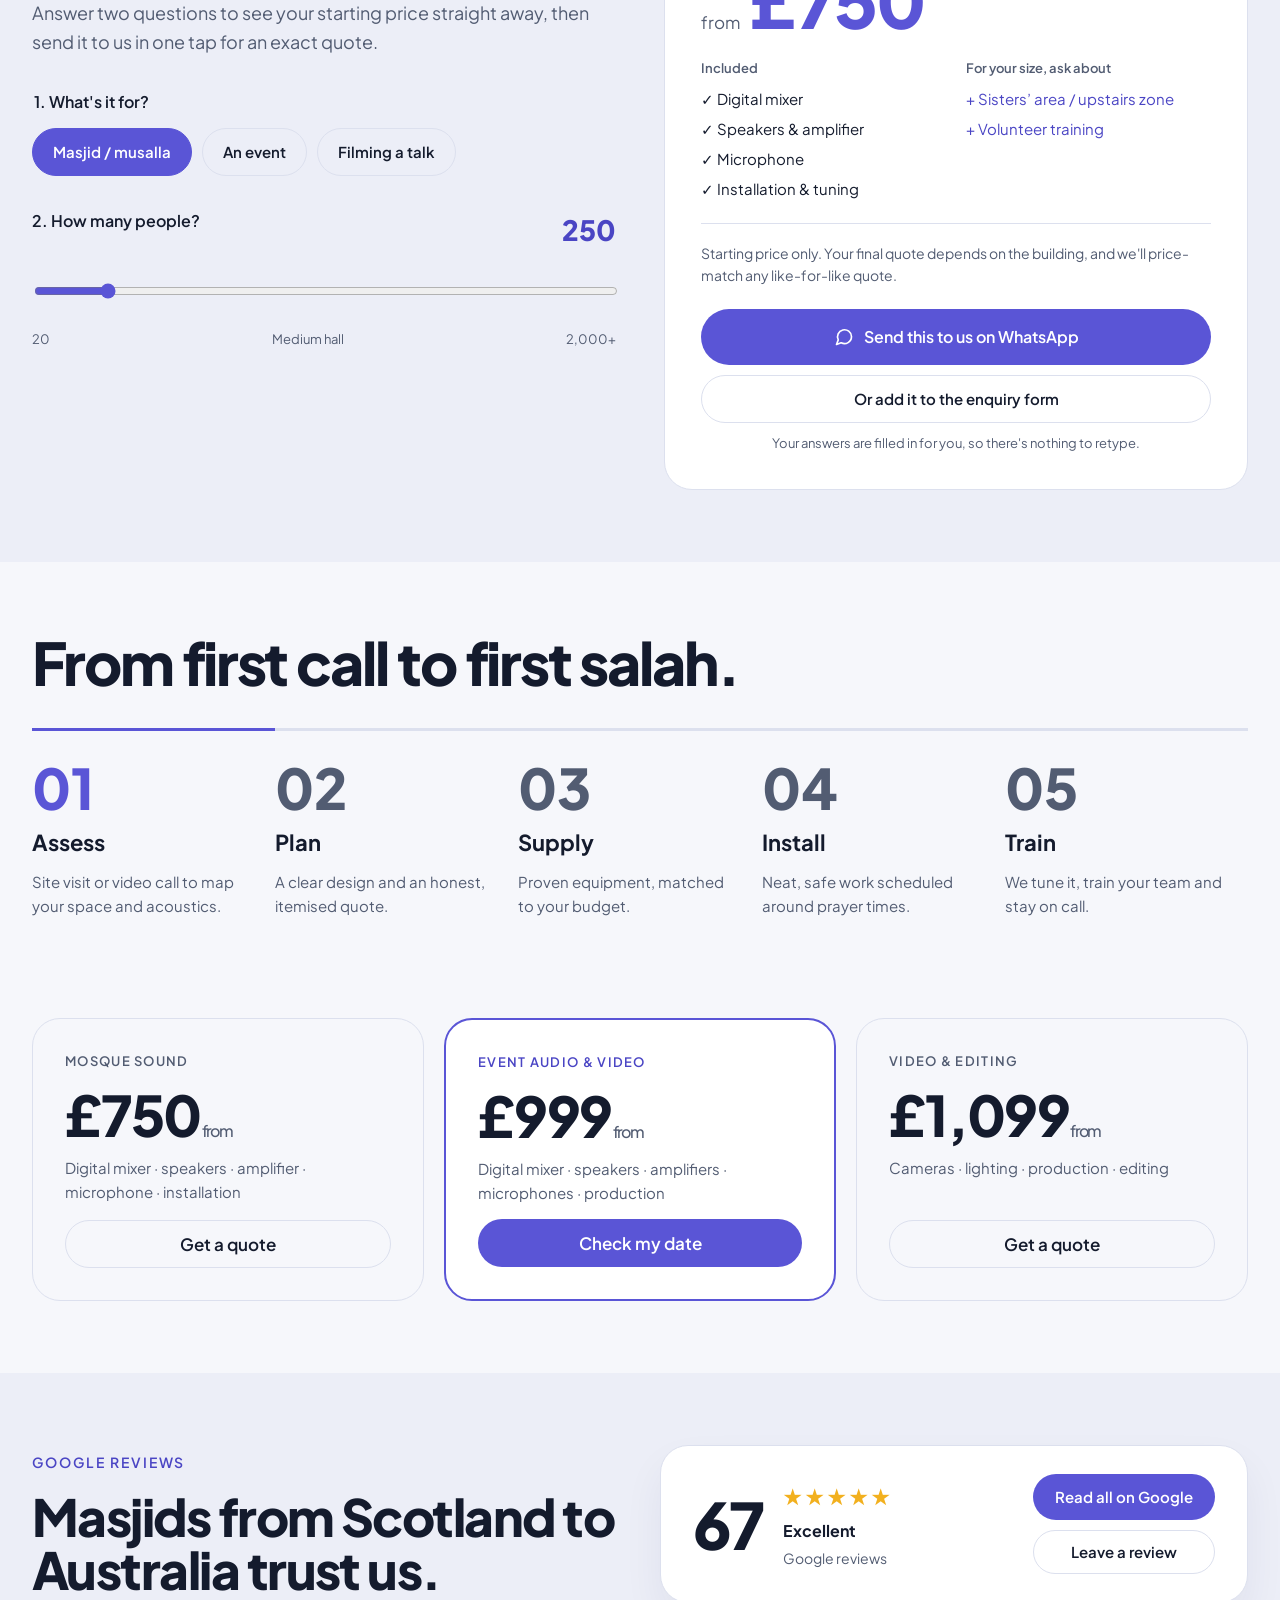
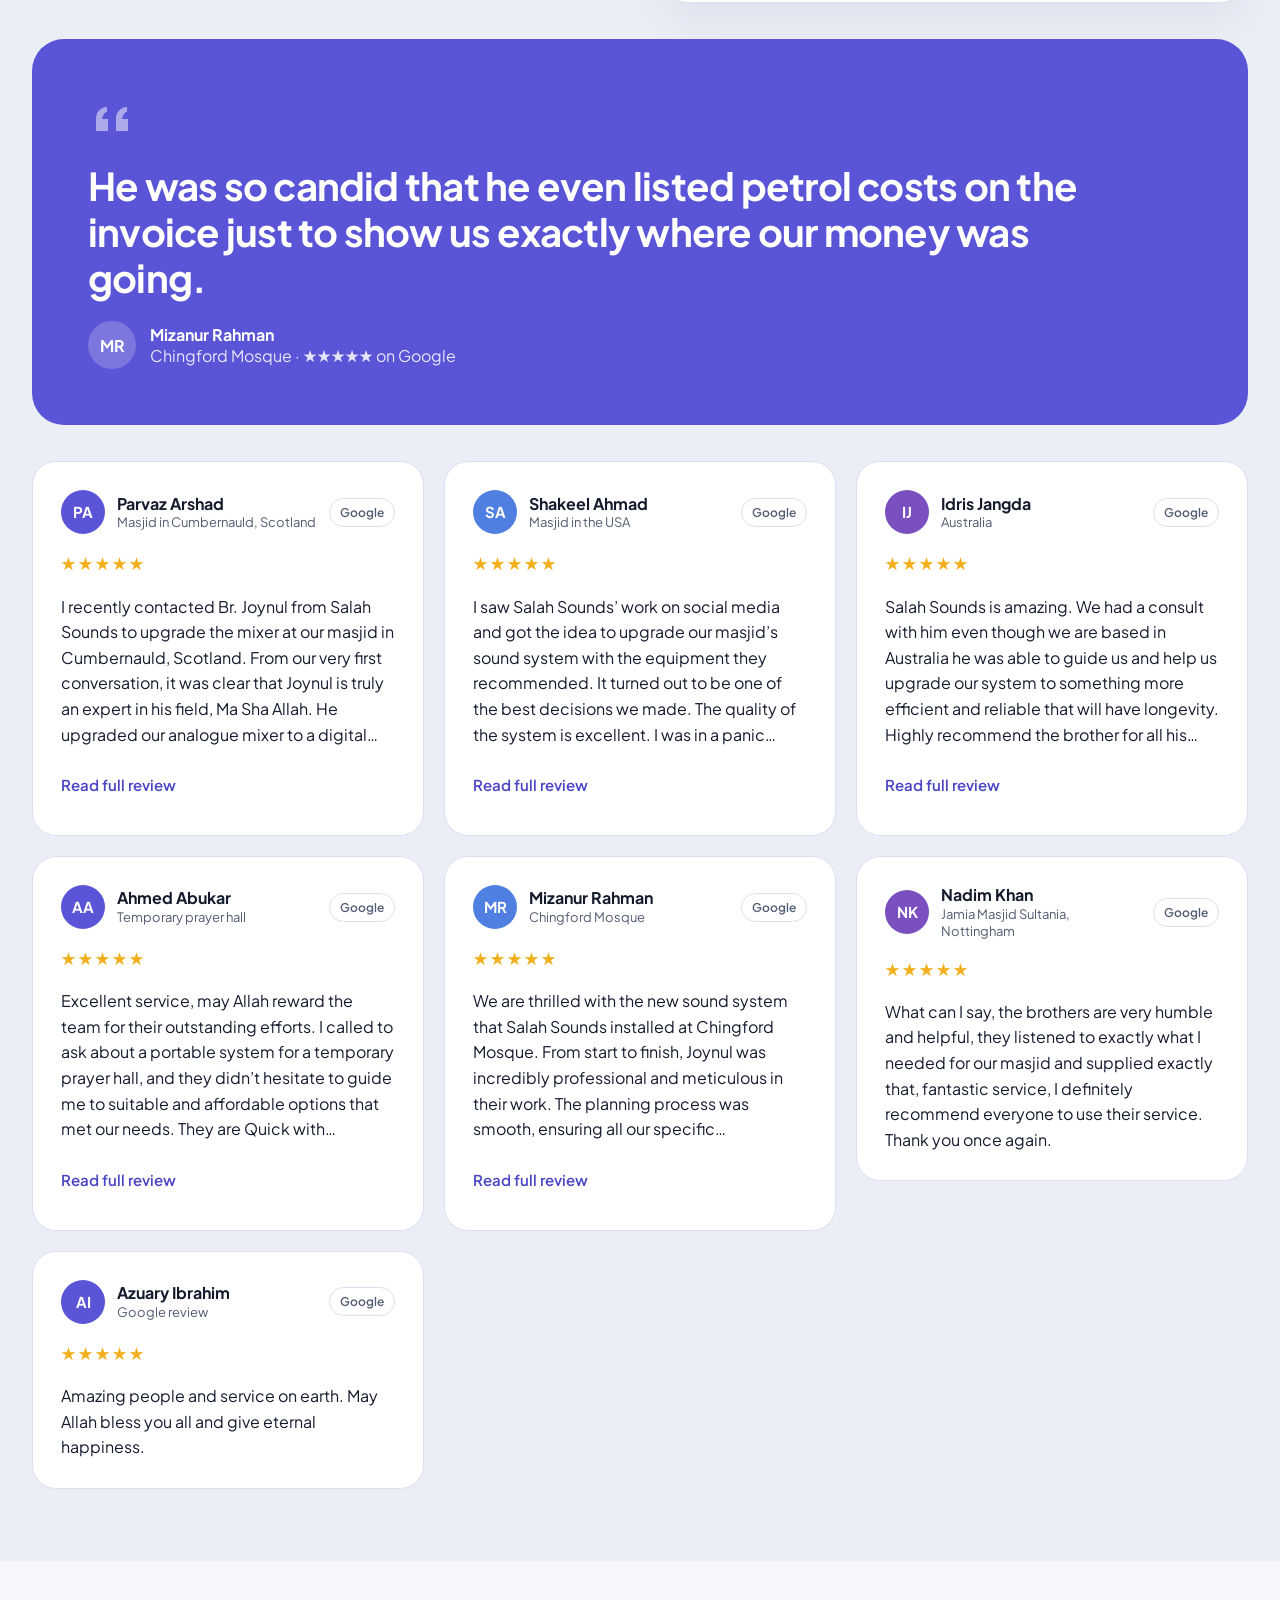
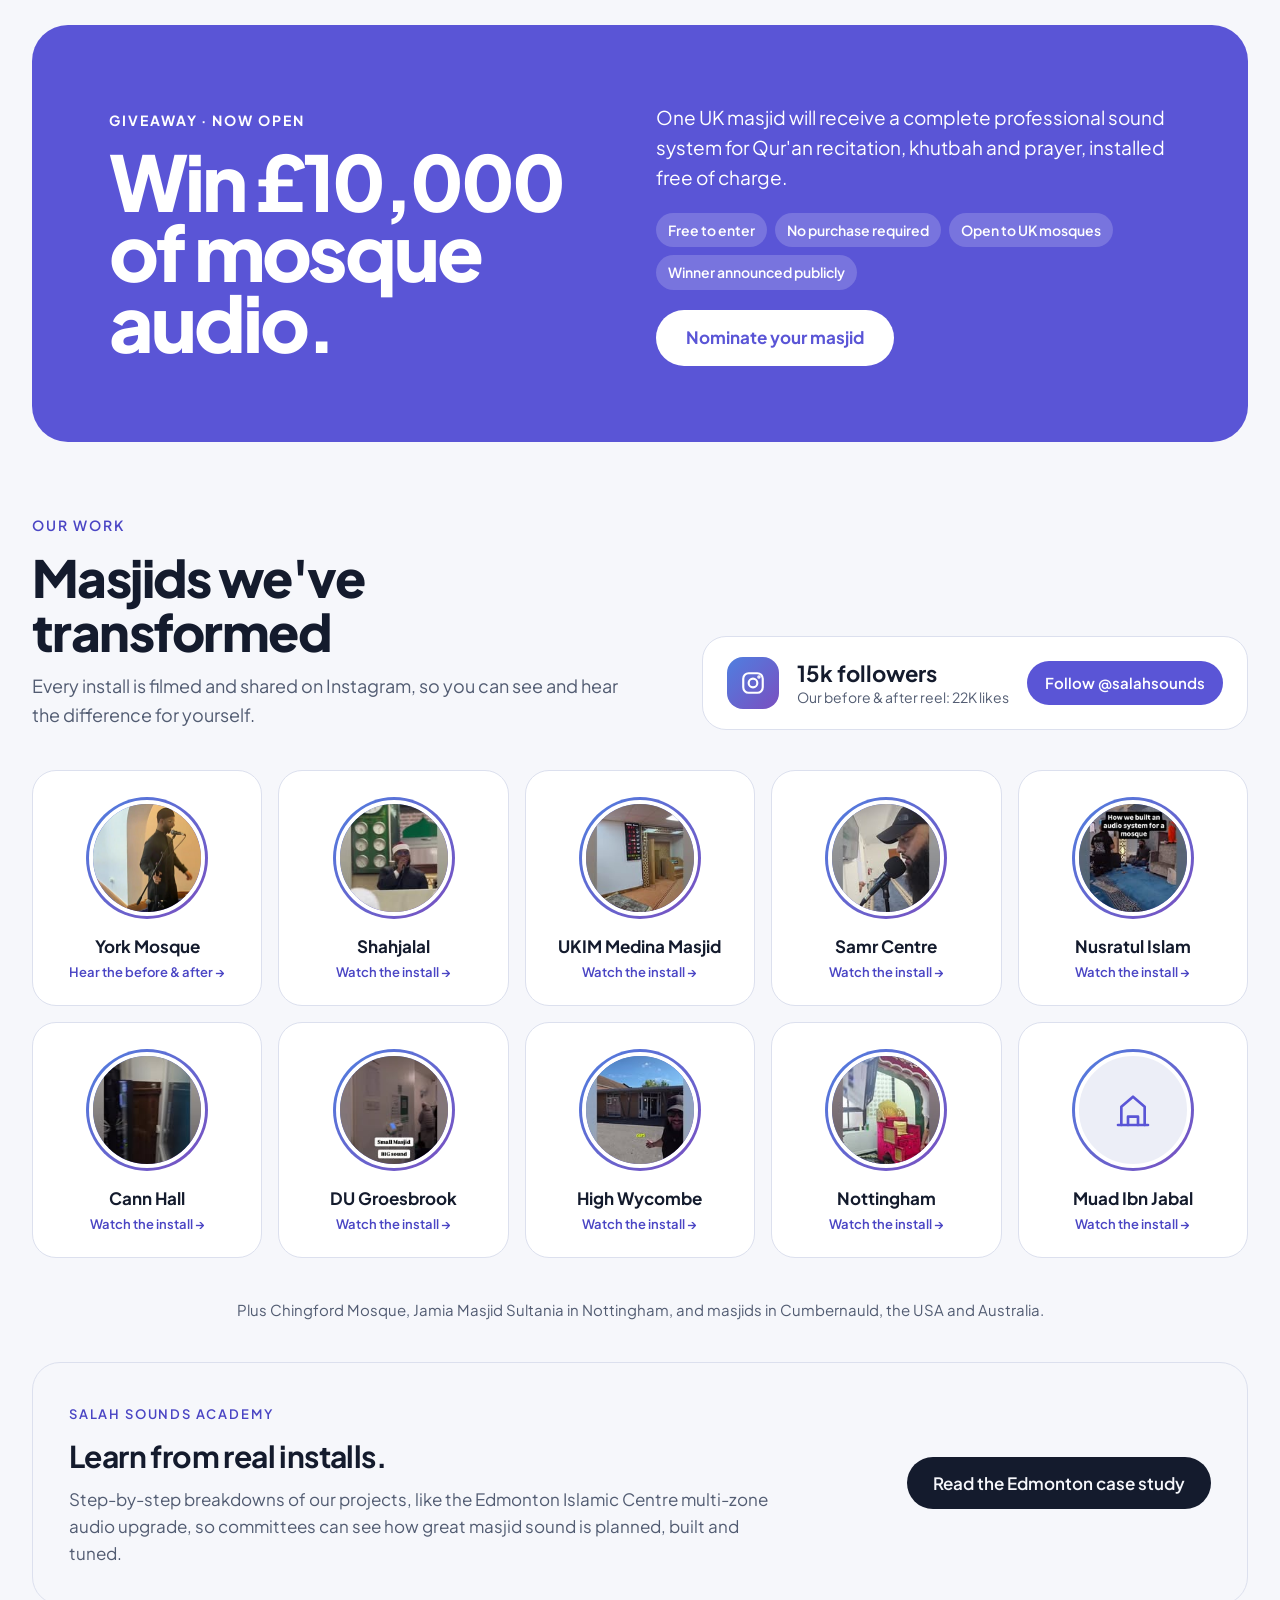
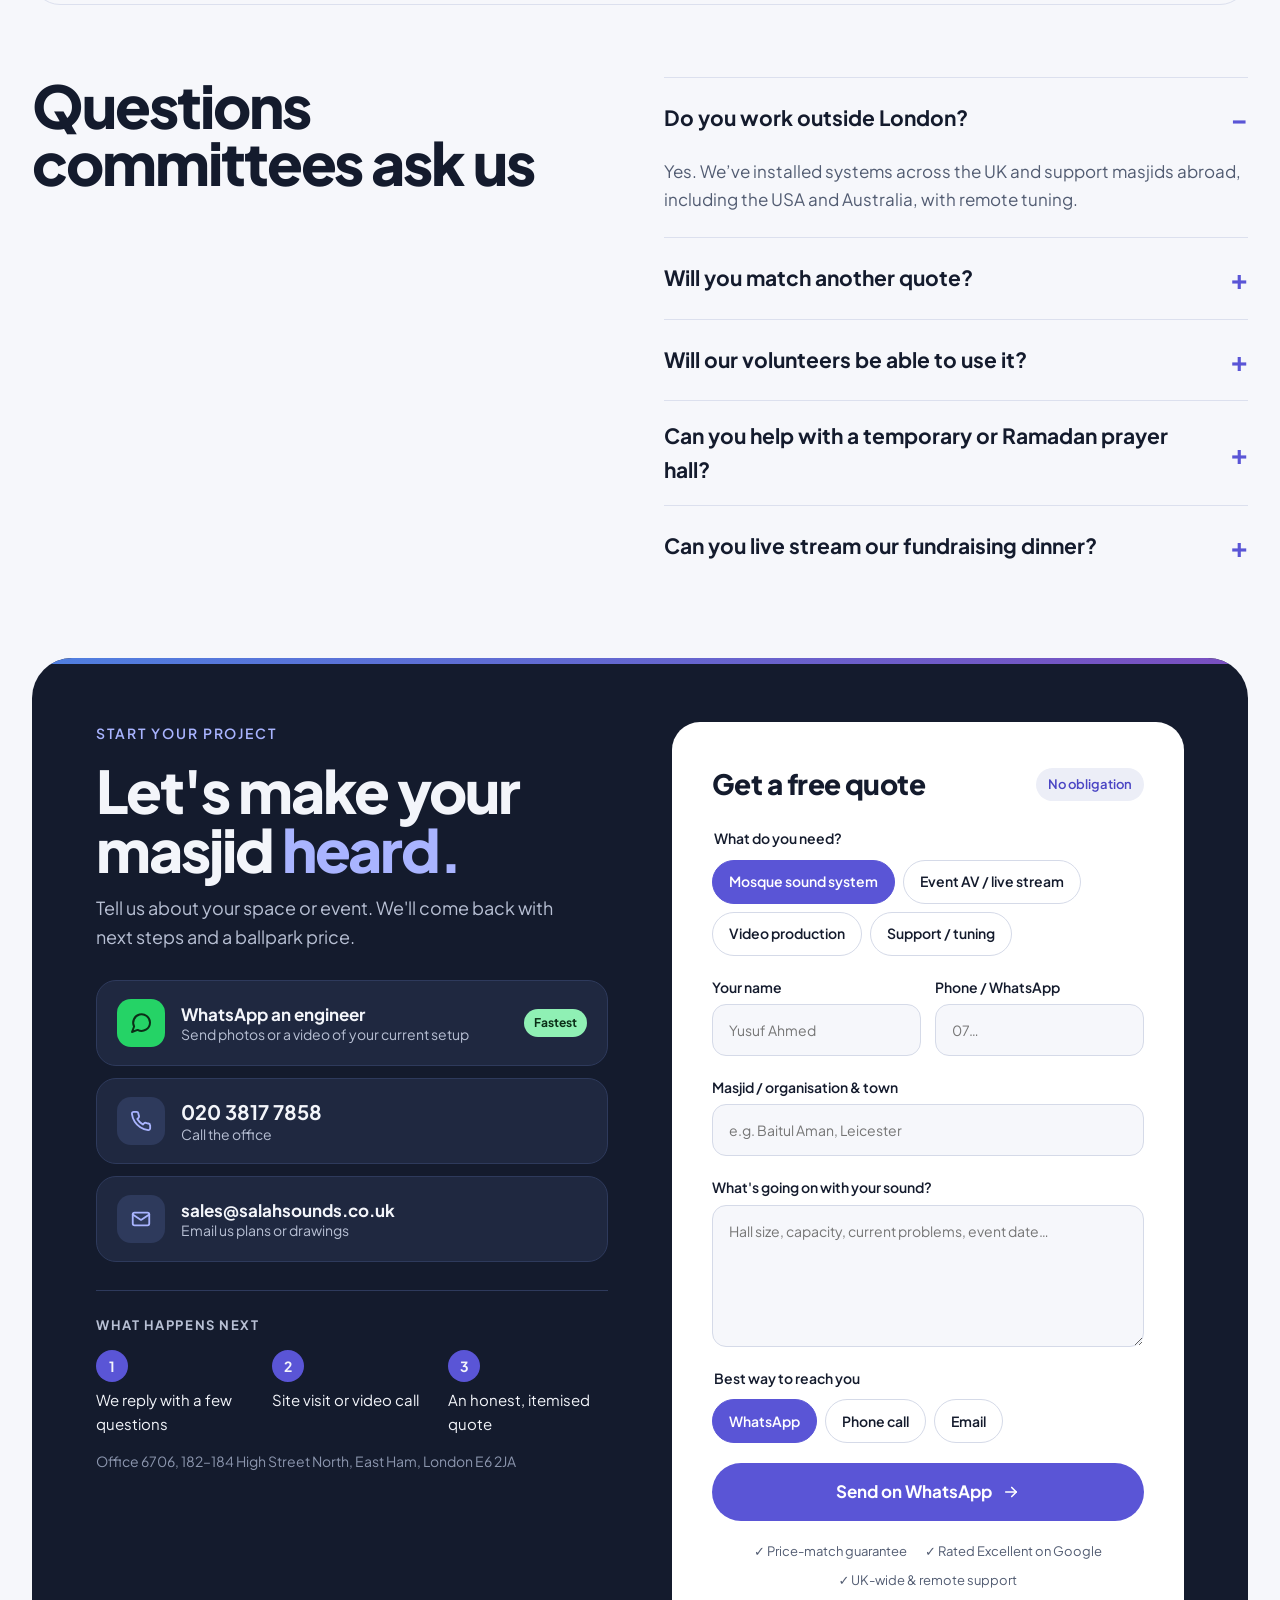
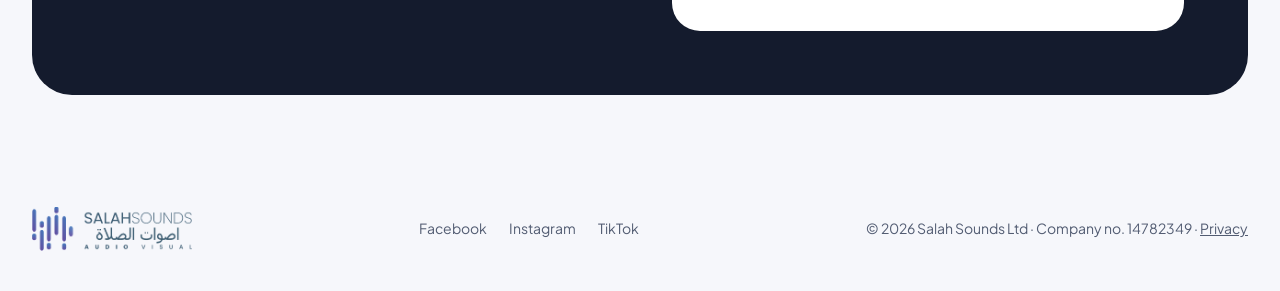
==== commit 225aa094: "Drop '30 seconds' from price tool buttons Co-Authored-By: Claude Opus 5.5 <noreply@anthropic.com> Cl" ====
--- a/index.html
+++ b/index.html
@@ -75,6 +75,6 @@
 <body>
 <div id="app"></div>
 <noscript>Please enable JavaScript to view this site, or call us on 020 3817 7858.</noscript>
-<script type="module" src="js/app.js?v=1794506848"></script>
+<script type="module" src="js/app.js?v=1794506859"></script>
 </body>
 </html>
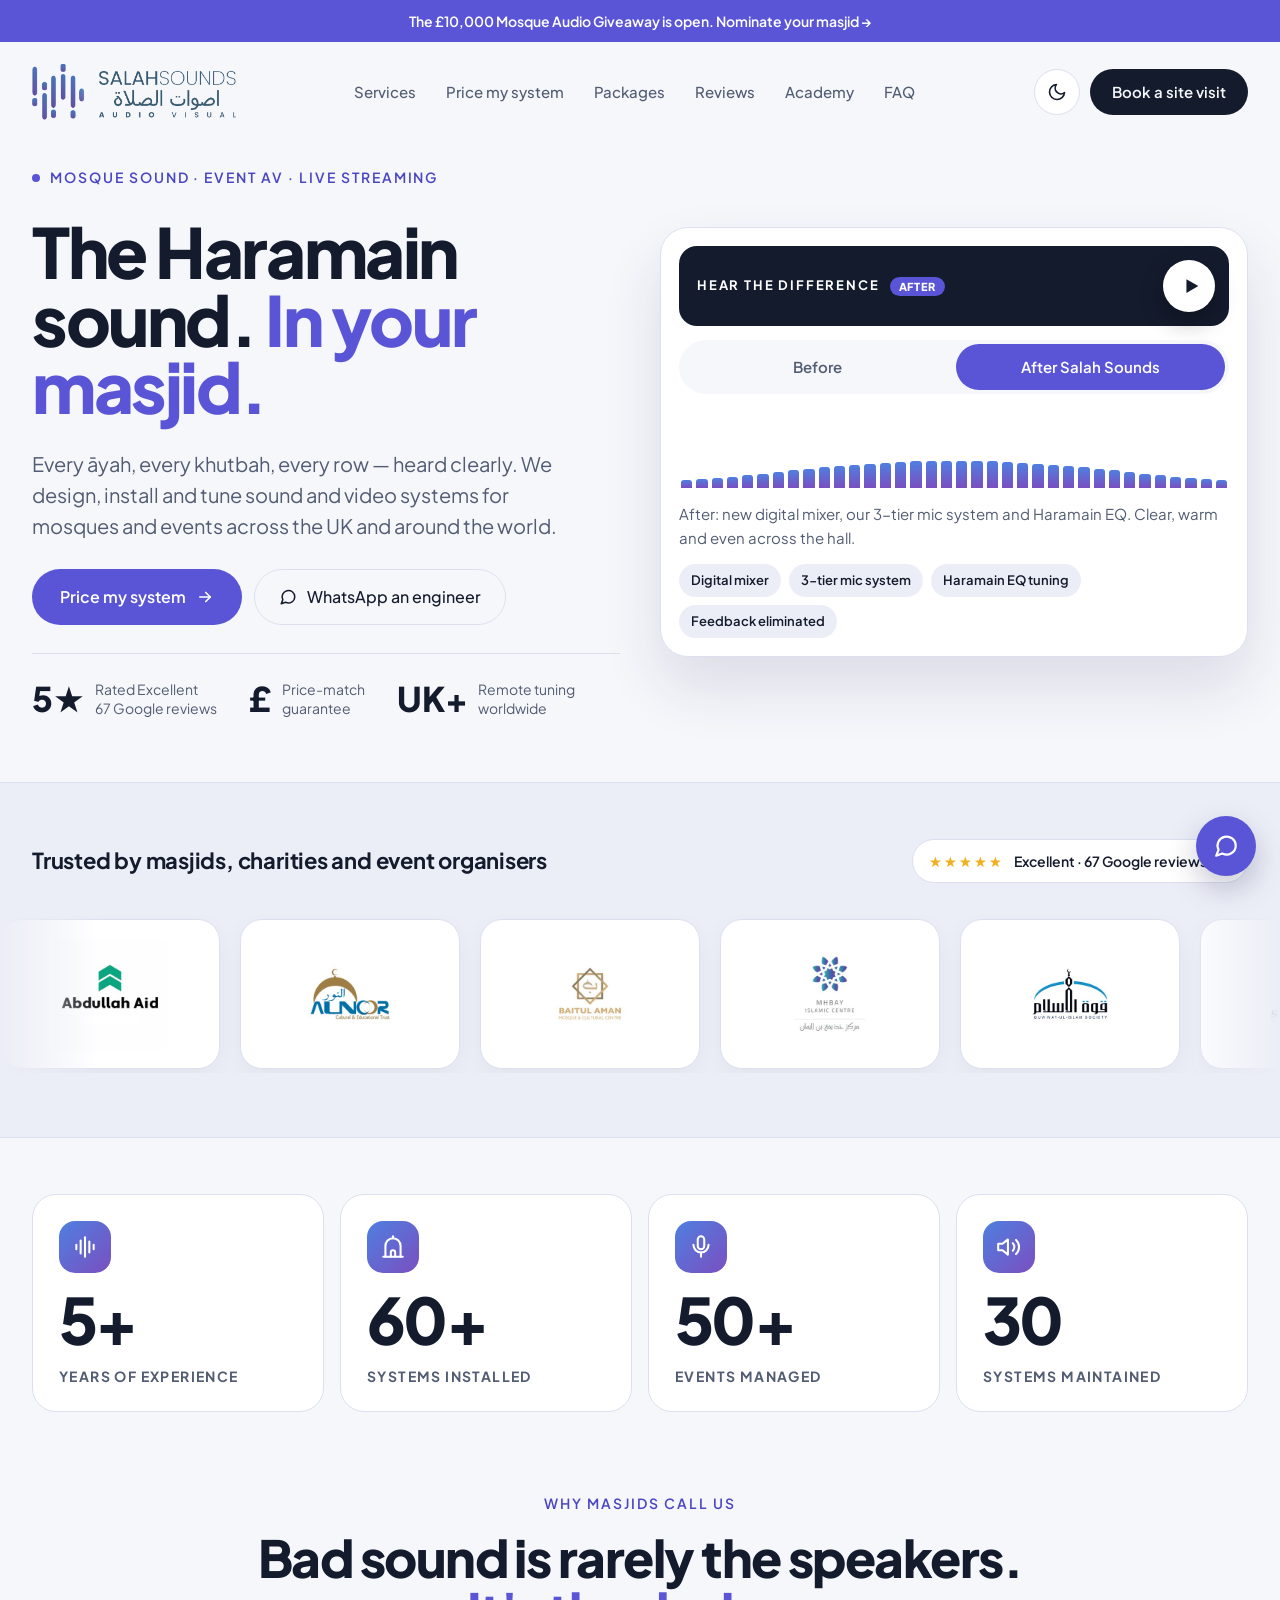
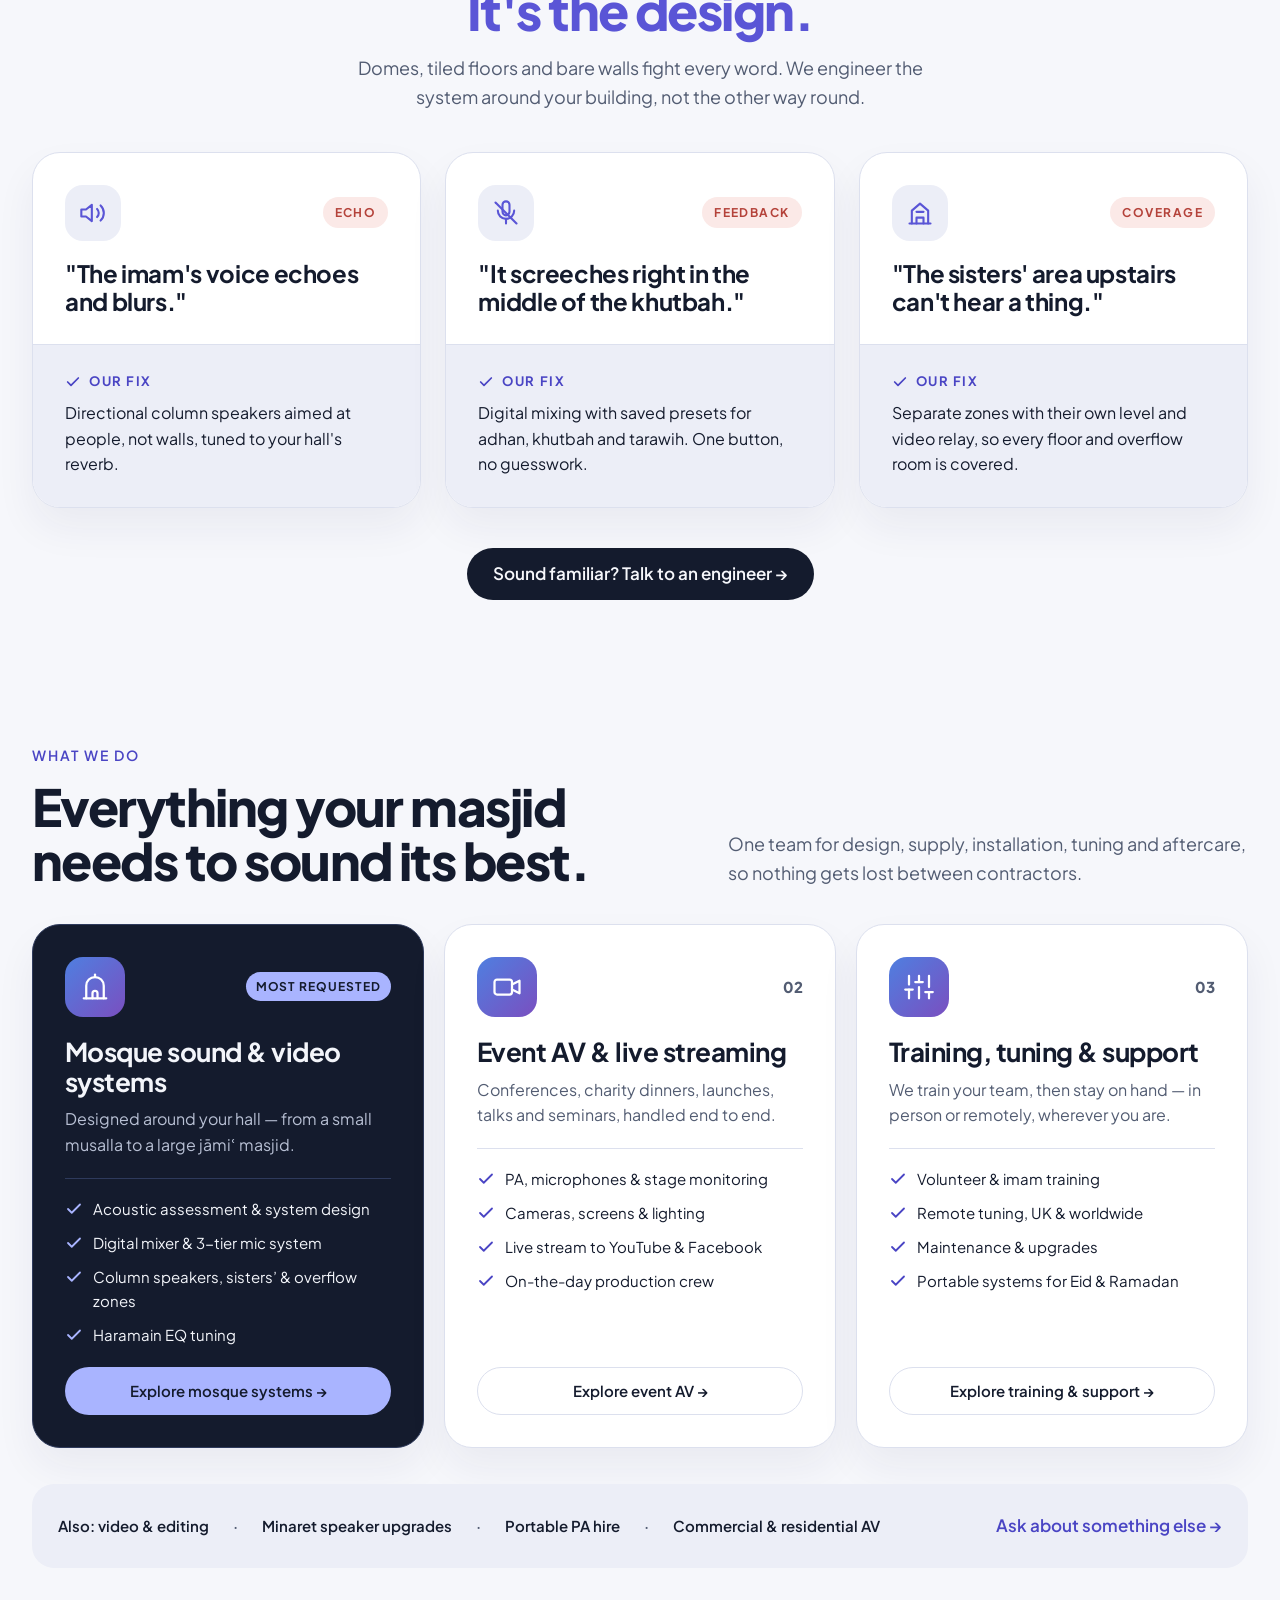
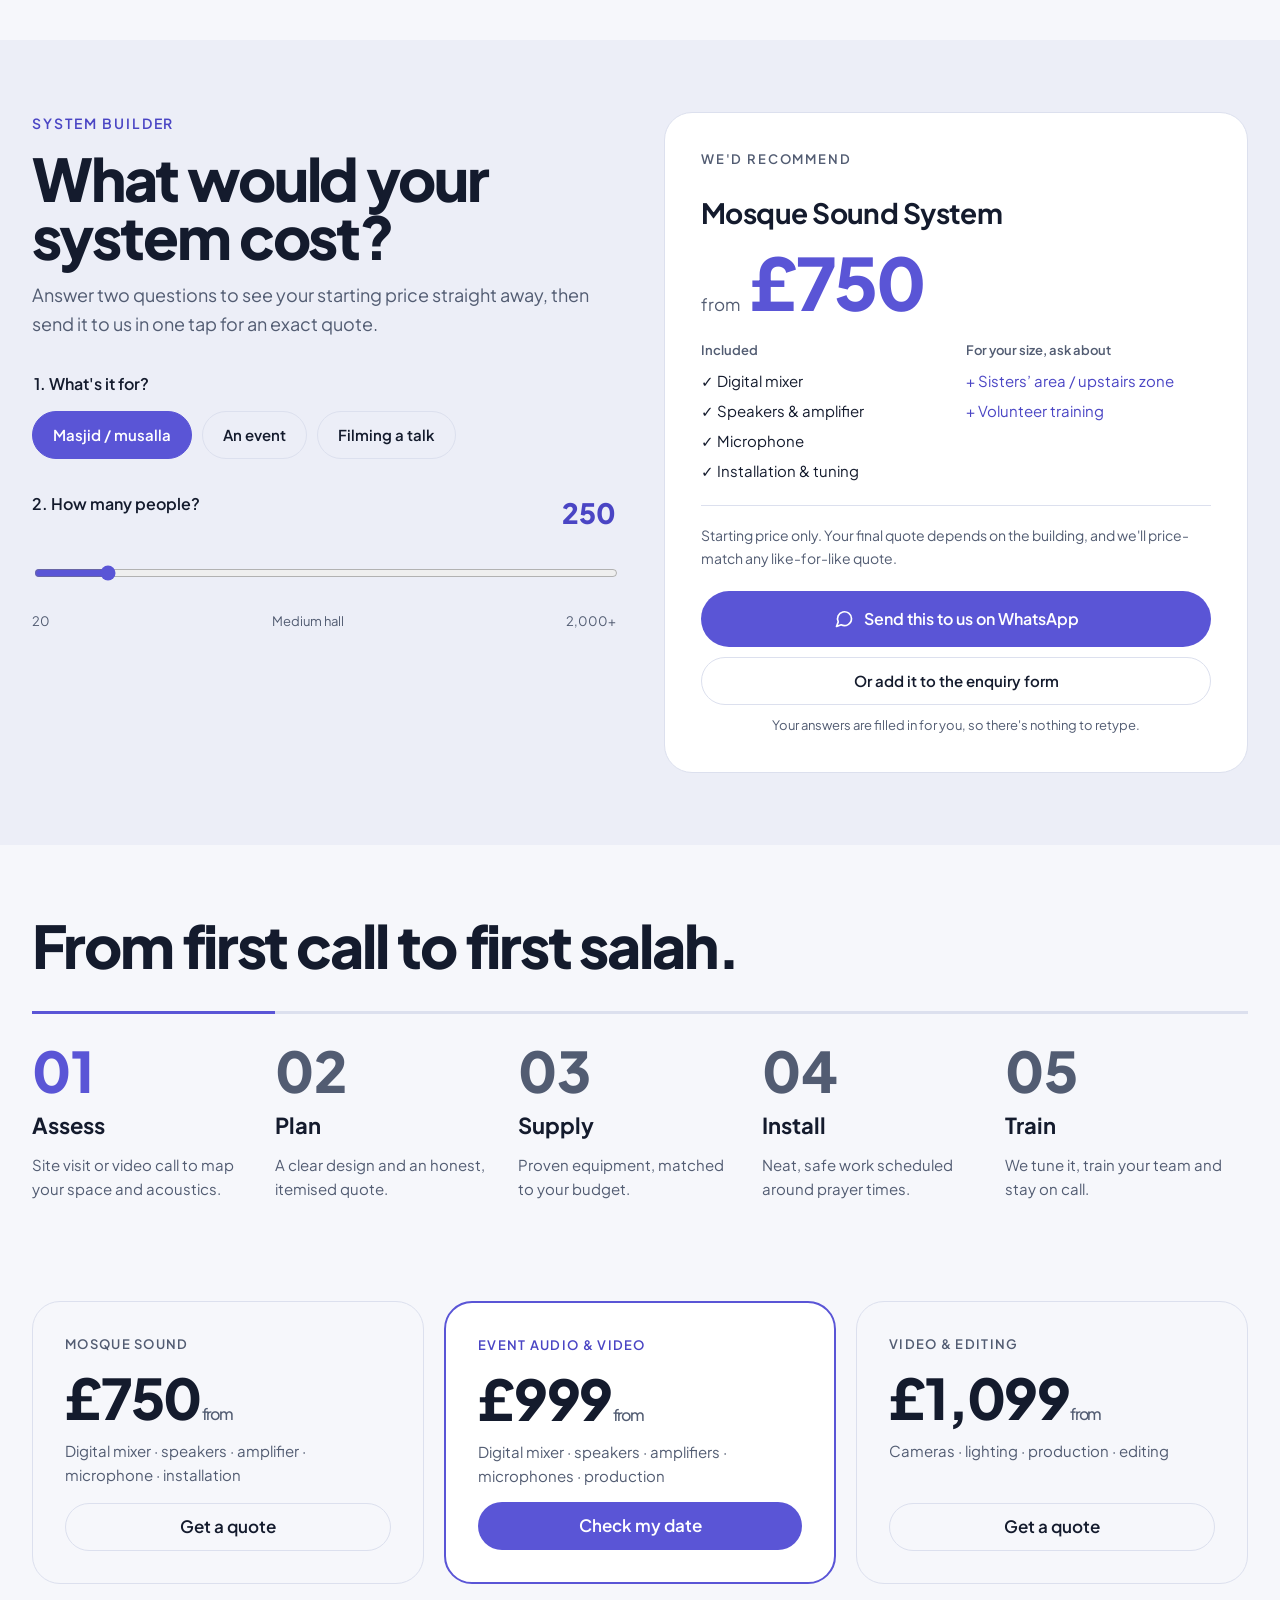
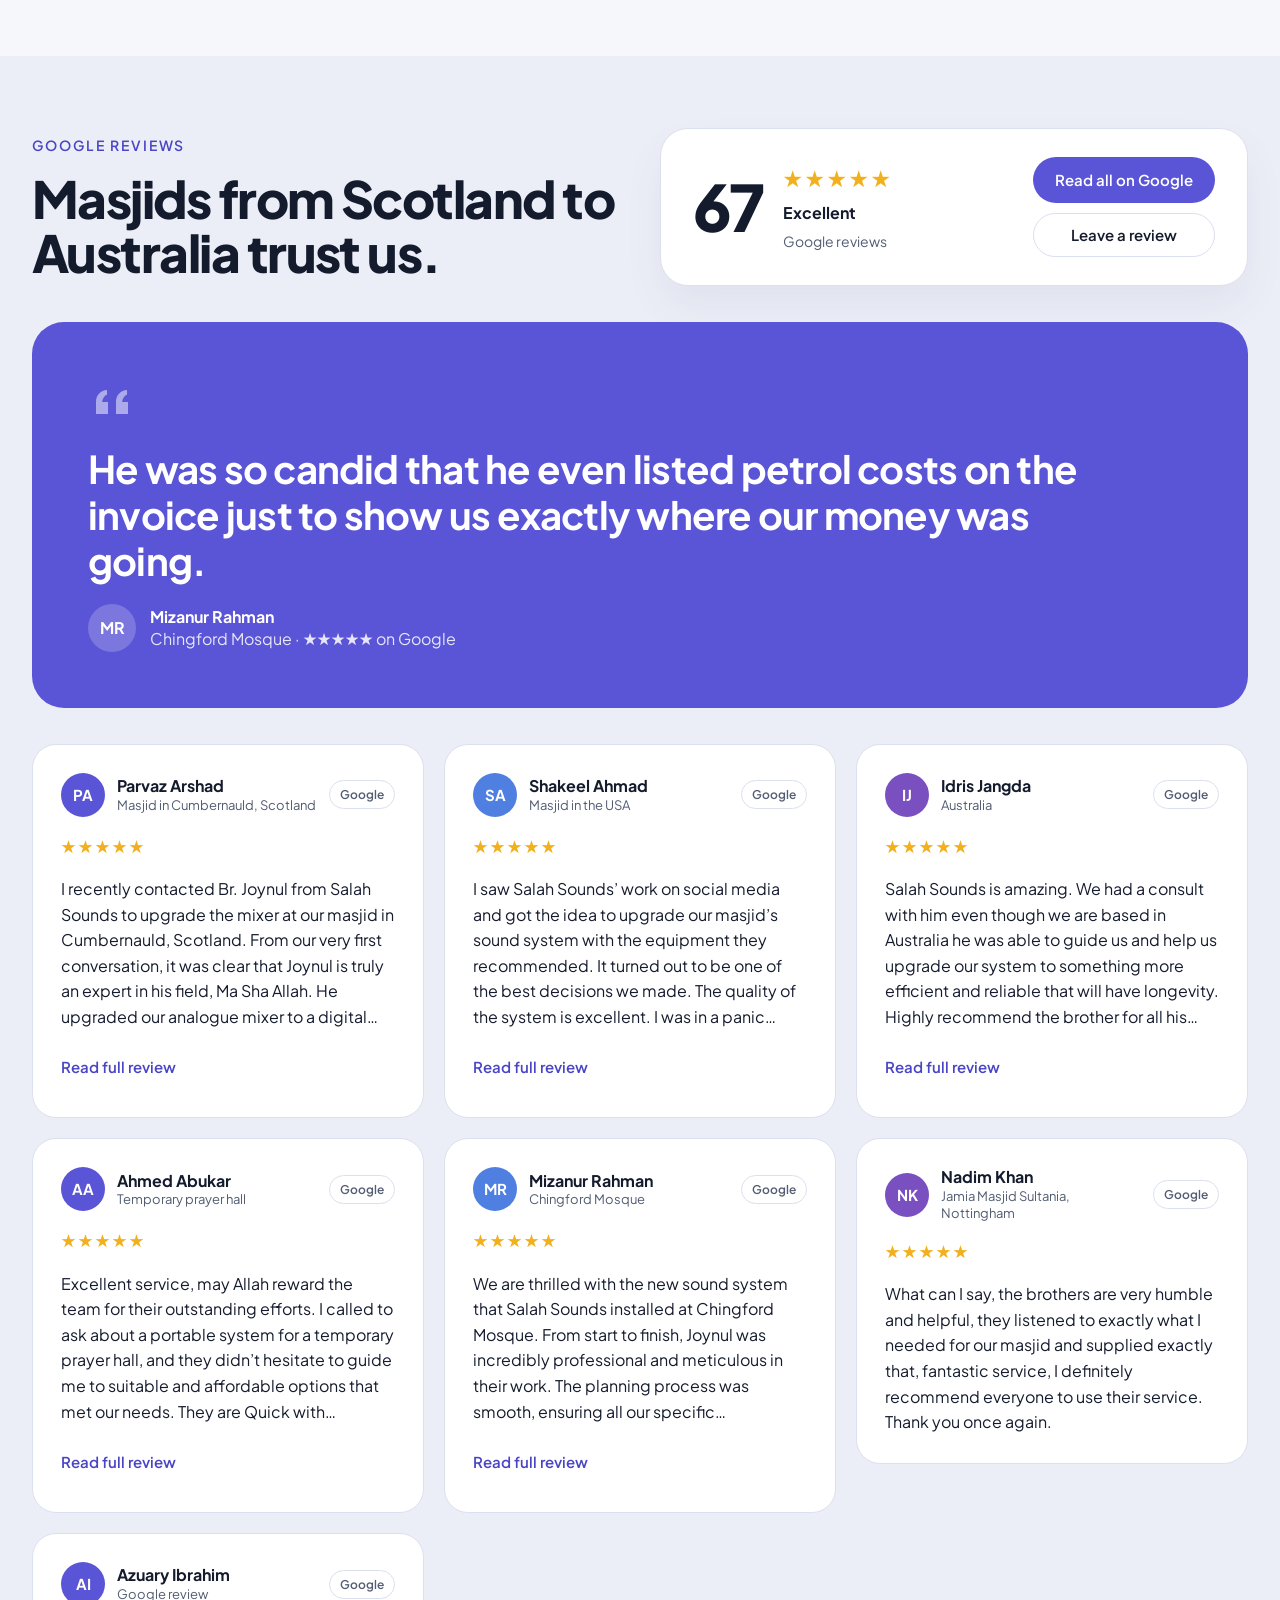
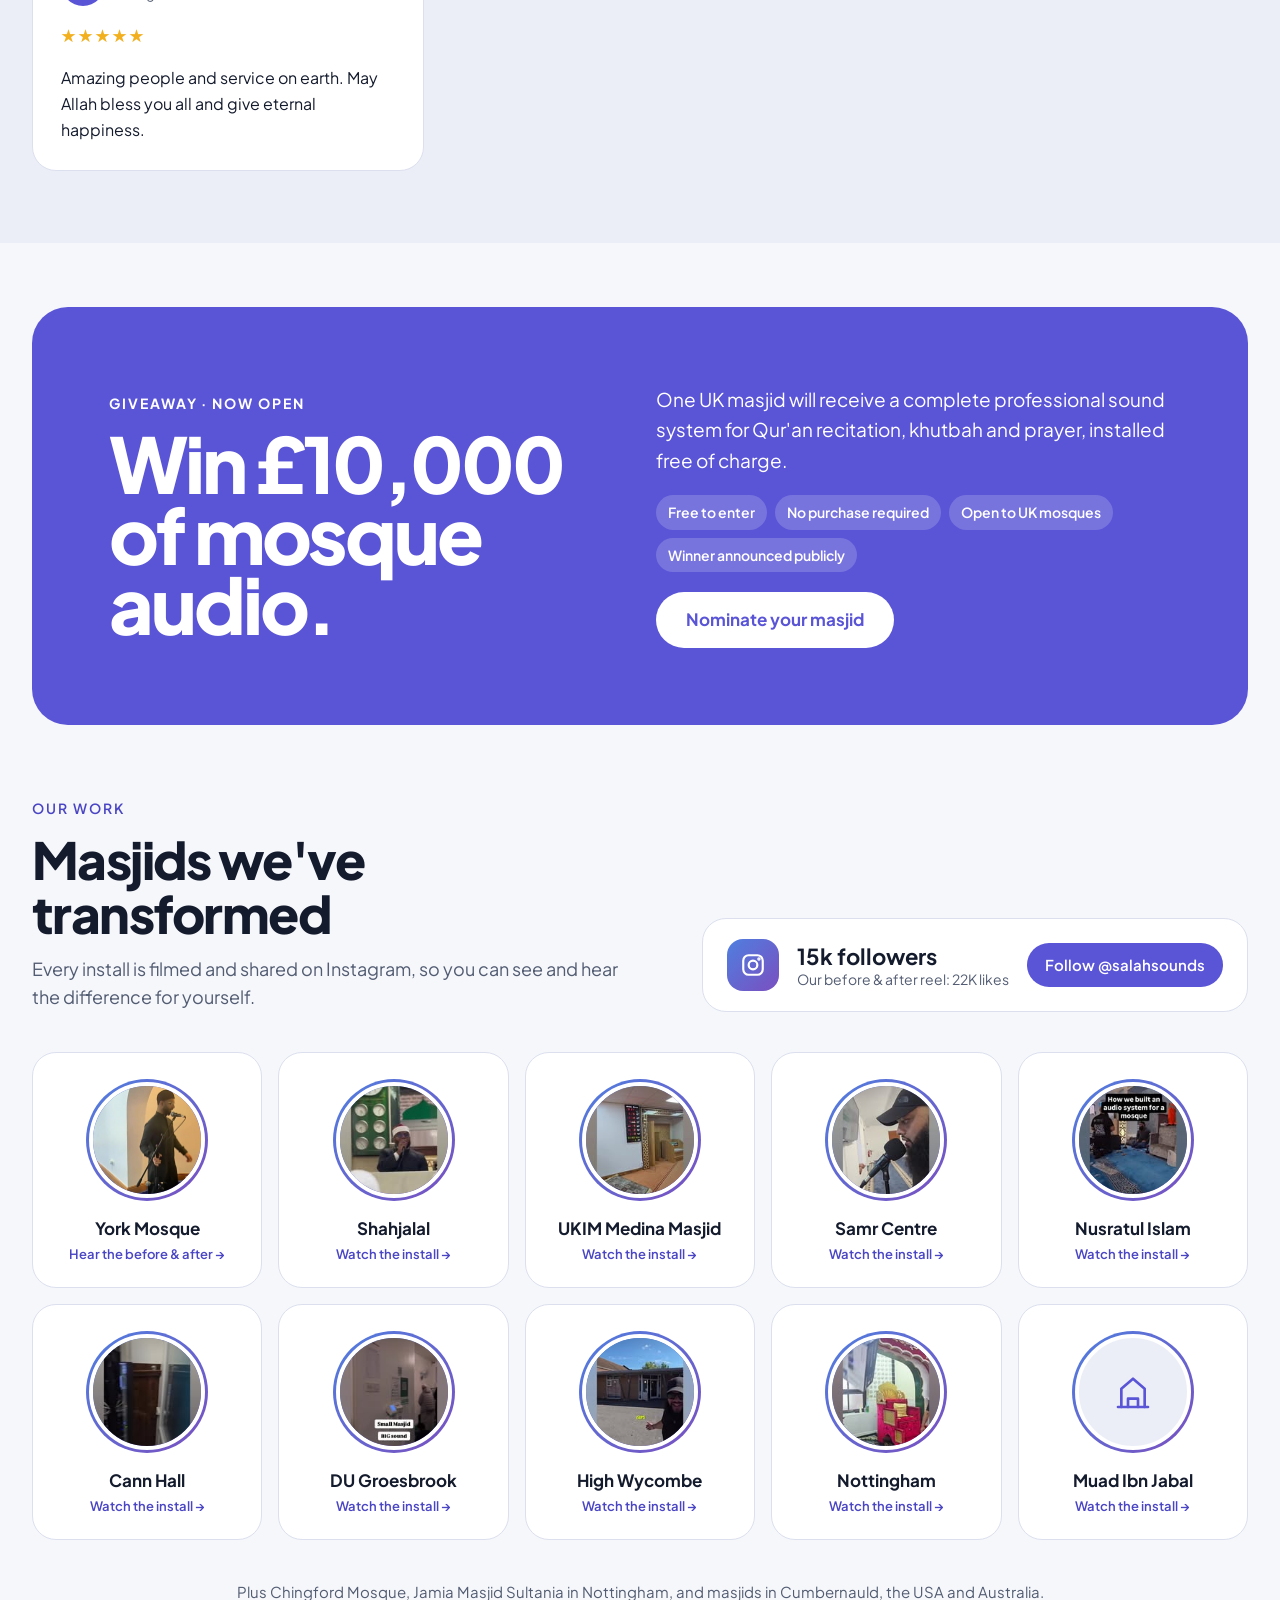
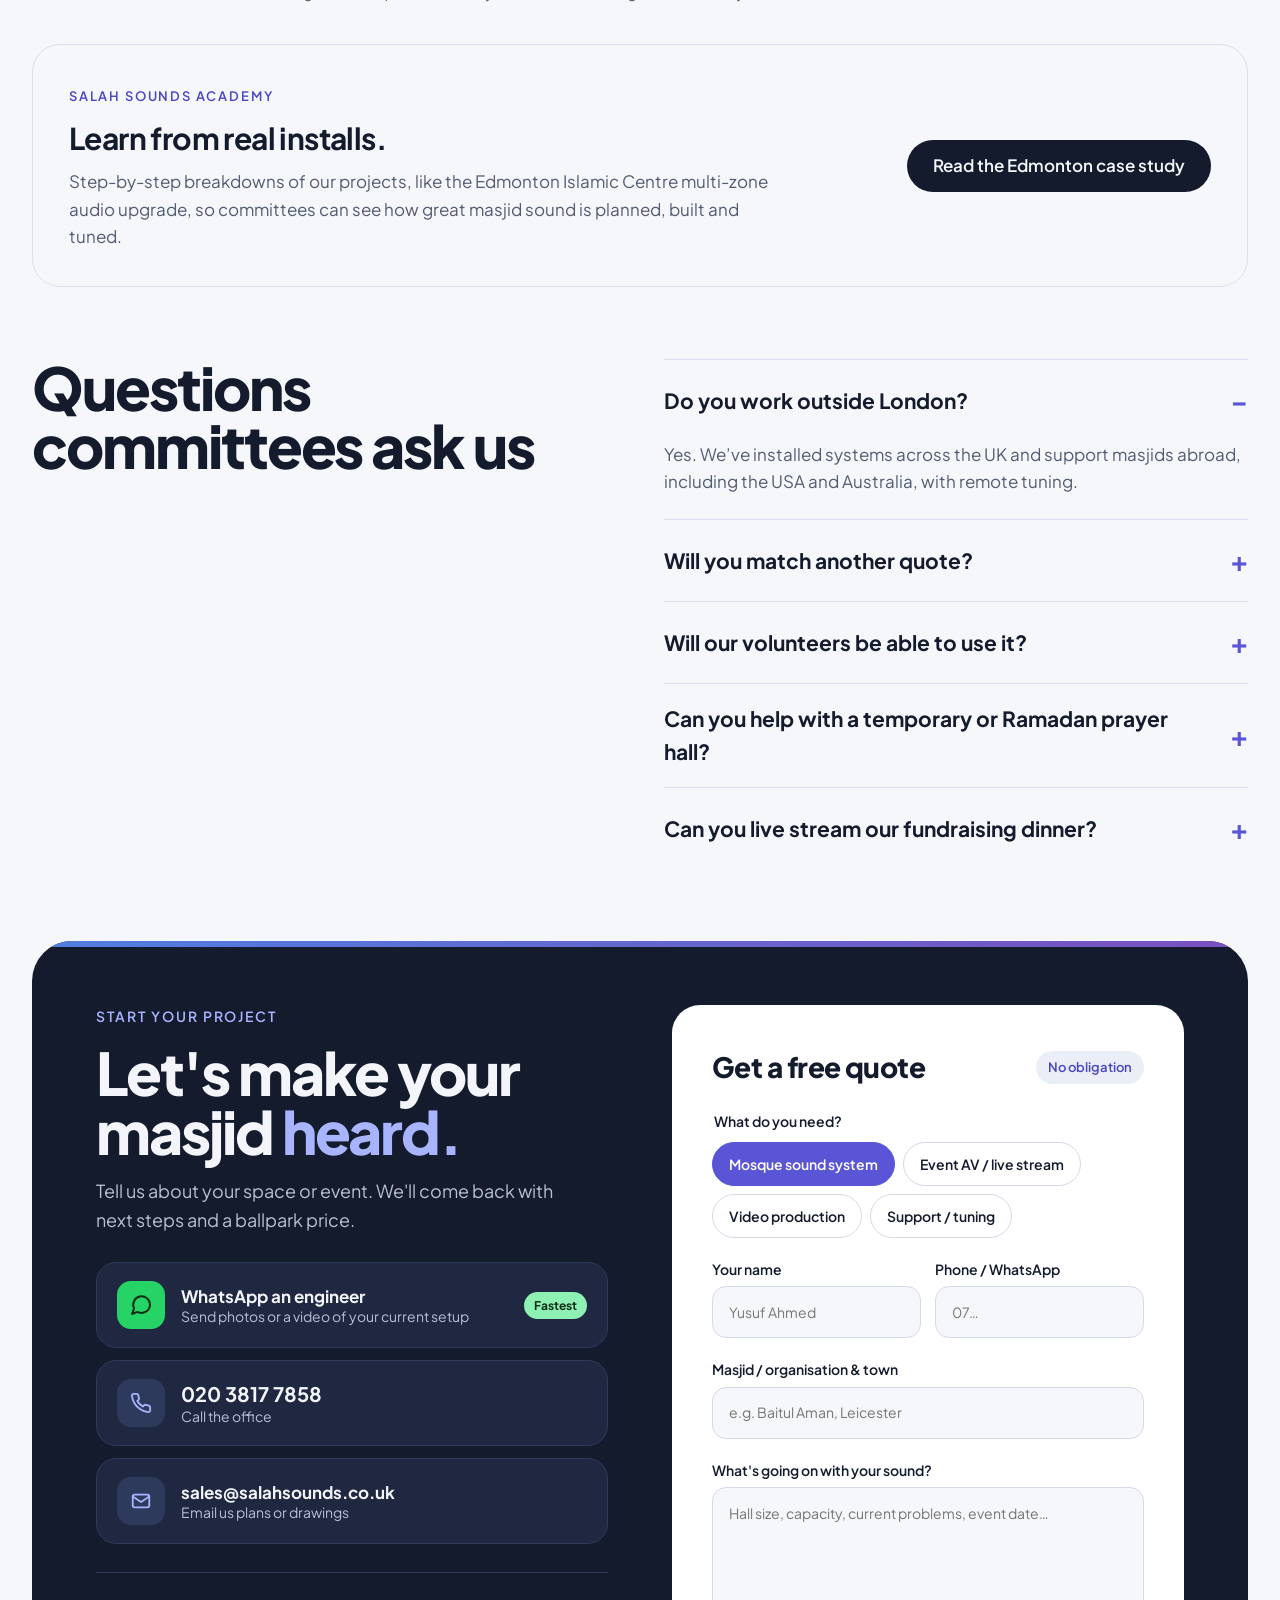
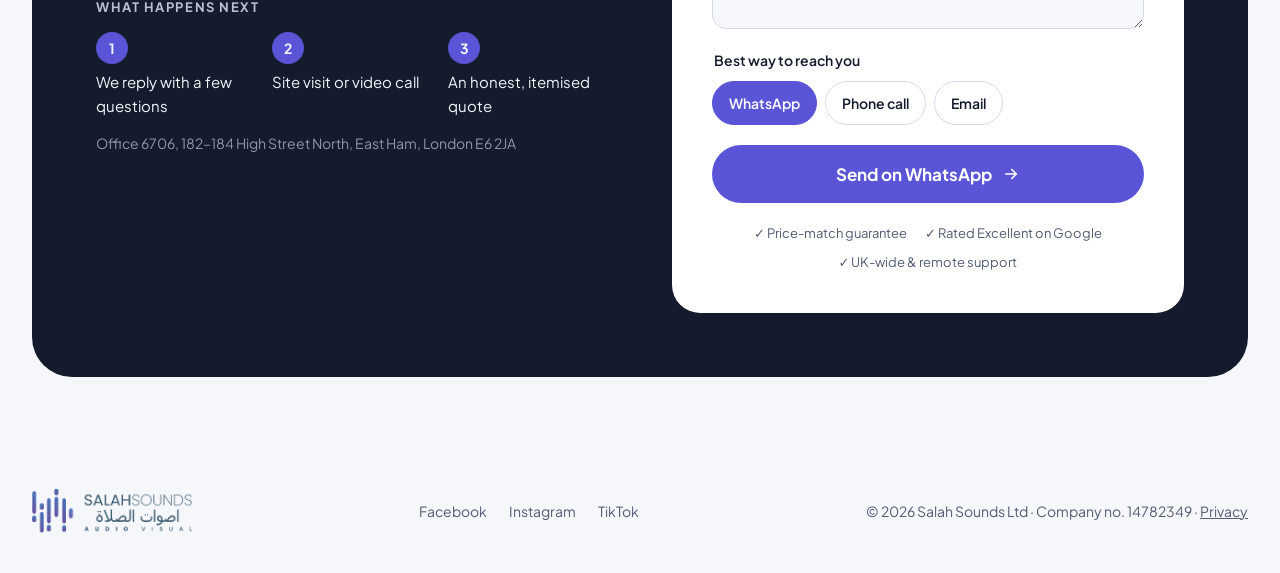
==== commit a63e8589: "Add experience stats row to homepage Co-Authored-By: Claude Opus 5.5 <noreply@anthropic.com> Claude-" ====
--- a/index.html
+++ b/index.html
@@ -7,7 +7,15 @@
 <meta name="description" content="Salah Sounds designs, installs and tunes Haramain-style sound systems for mosques across the UK and worldwide. Event AV, live streaming, training and remote support.">
 <meta property="og:title" content="Salah Sounds | The Haramain sound. In your masjid.">
 <meta property="og:description" content="Mosque sound systems, event AV and live streaming. Rated Excellent on Google.">
-<meta property="og:image" content="img/salah-sounds-logo.png">
+<meta property="og:type" content="website">
+<meta property="og:url" content="https://fatimahpatel42-ctrl.github.io/salahsounds/">
+<meta property="og:site_name" content="Salah Sounds">
+<meta property="og:image" content="https://fatimahpatel42-ctrl.github.io/salahsounds/img/og-image.jpg">
+<meta property="og:image:width" content="1200">
+<meta property="og:image:height" content="630">
+<meta property="og:image:alt" content="Salah Sounds: The Haramain sound. In your masjid.">
+<meta name="twitter:card" content="summary_large_image">
+<meta name="twitter:image" content="https://fatimahpatel42-ctrl.github.io/salahsounds/img/og-image.jpg">
 <link rel="icon" href="img/salah-sounds-logo.png">
 <script>try{var d=localStorage.getItem('ss-theme');if(d?d==='dark':matchMedia('(prefers-color-scheme: dark)').matches){document.documentElement.style.background='#0B0F1E';document.documentElement.style.colorScheme='dark'}}catch(e){}</script>
 <link rel="preconnect" href="https://fonts.googleapis.com">
@@ -75,6 +83,6 @@
 <body>
 <div id="app"></div>
 <noscript>Please enable JavaScript to view this site, or call us on 020 3817 7858.</noscript>
-<script type="module" src="js/app.js?v=1794506859"></script>
+<script type="module" src="js/app.js?v=1794509329"></script>
 </body>
 </html>
